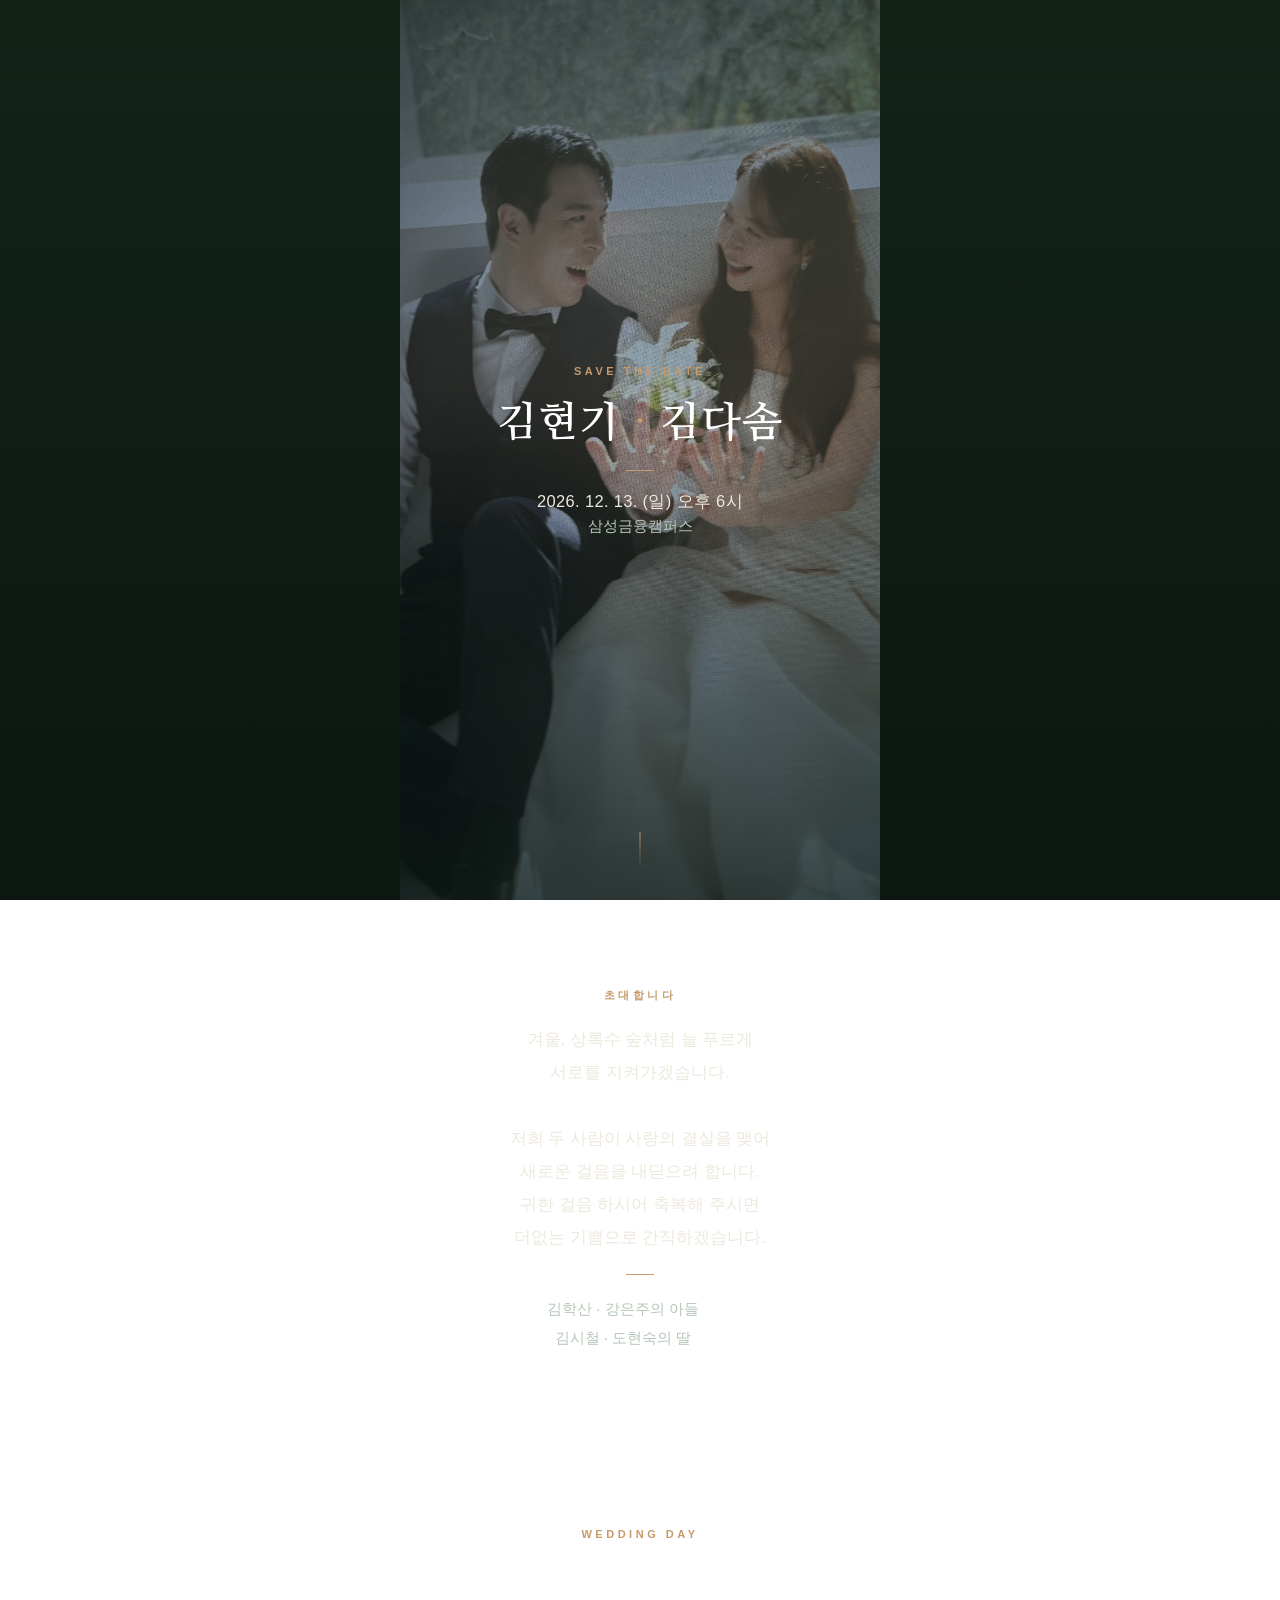
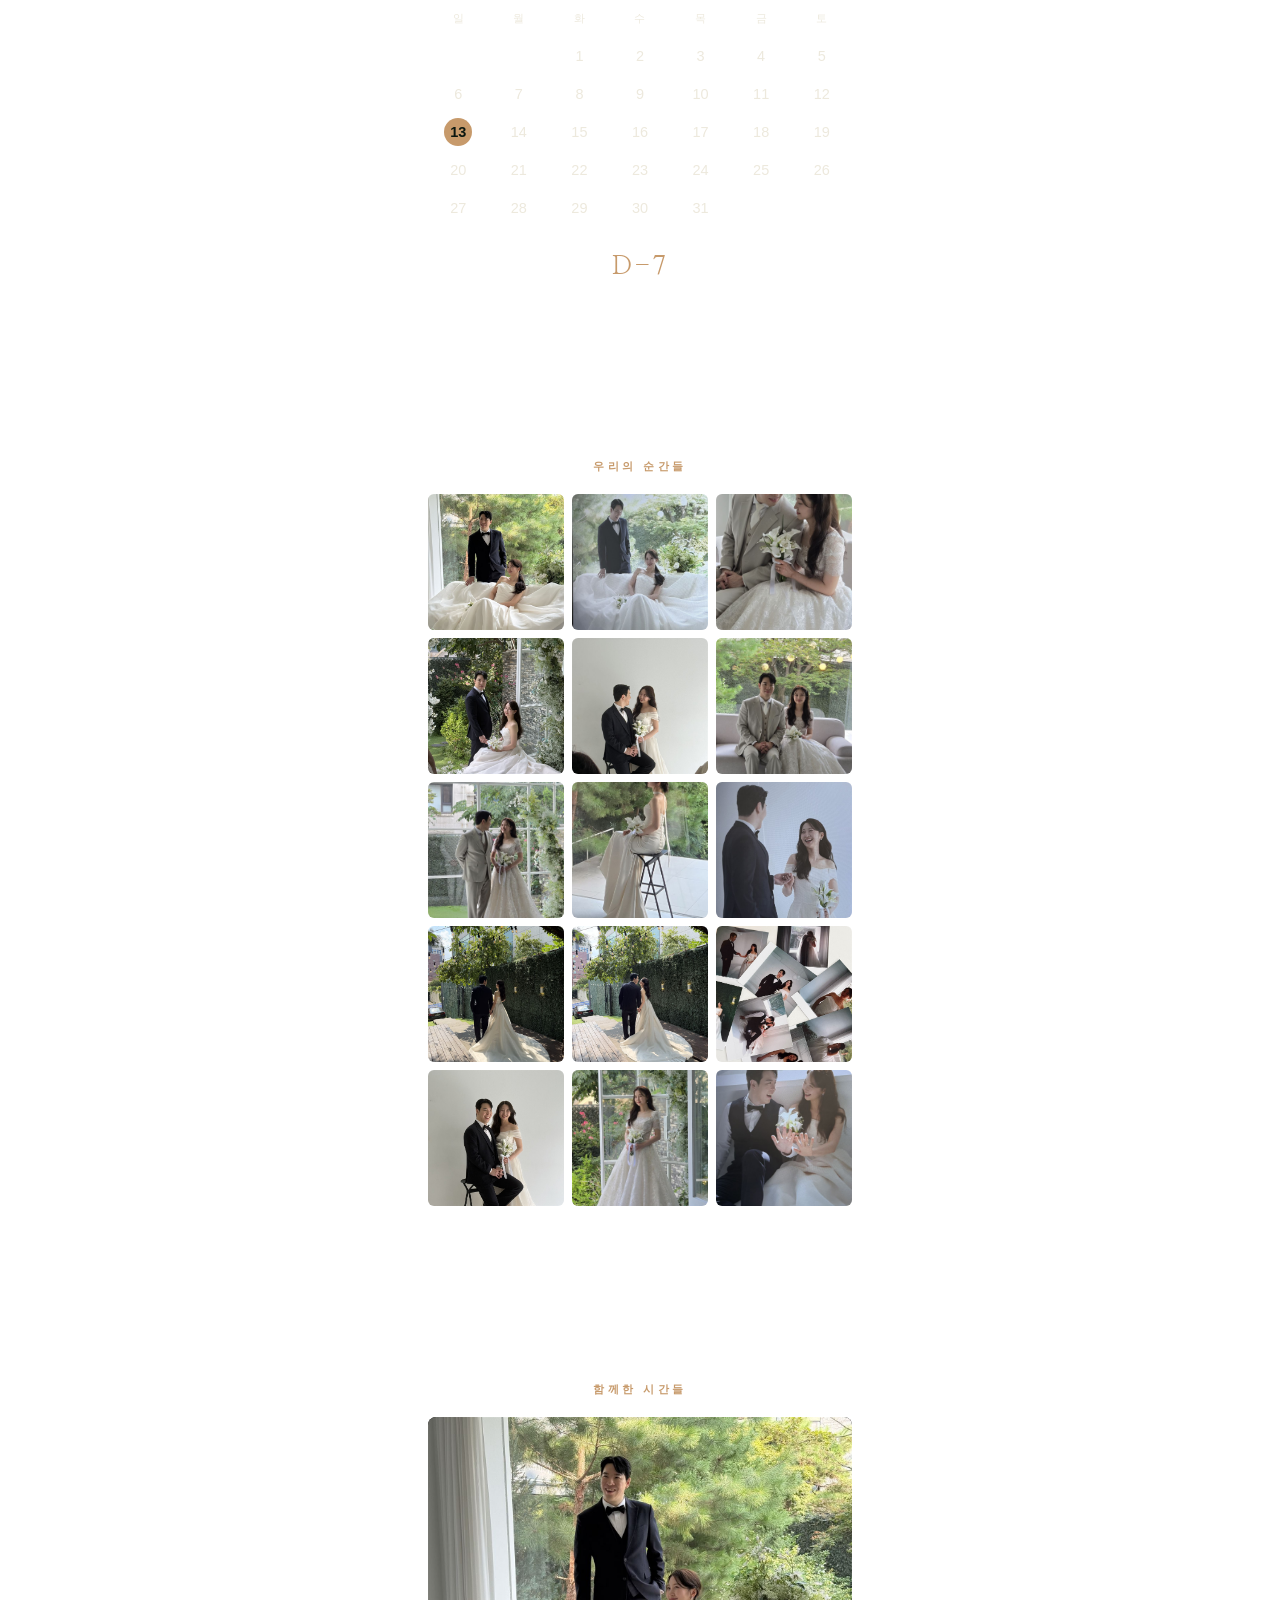
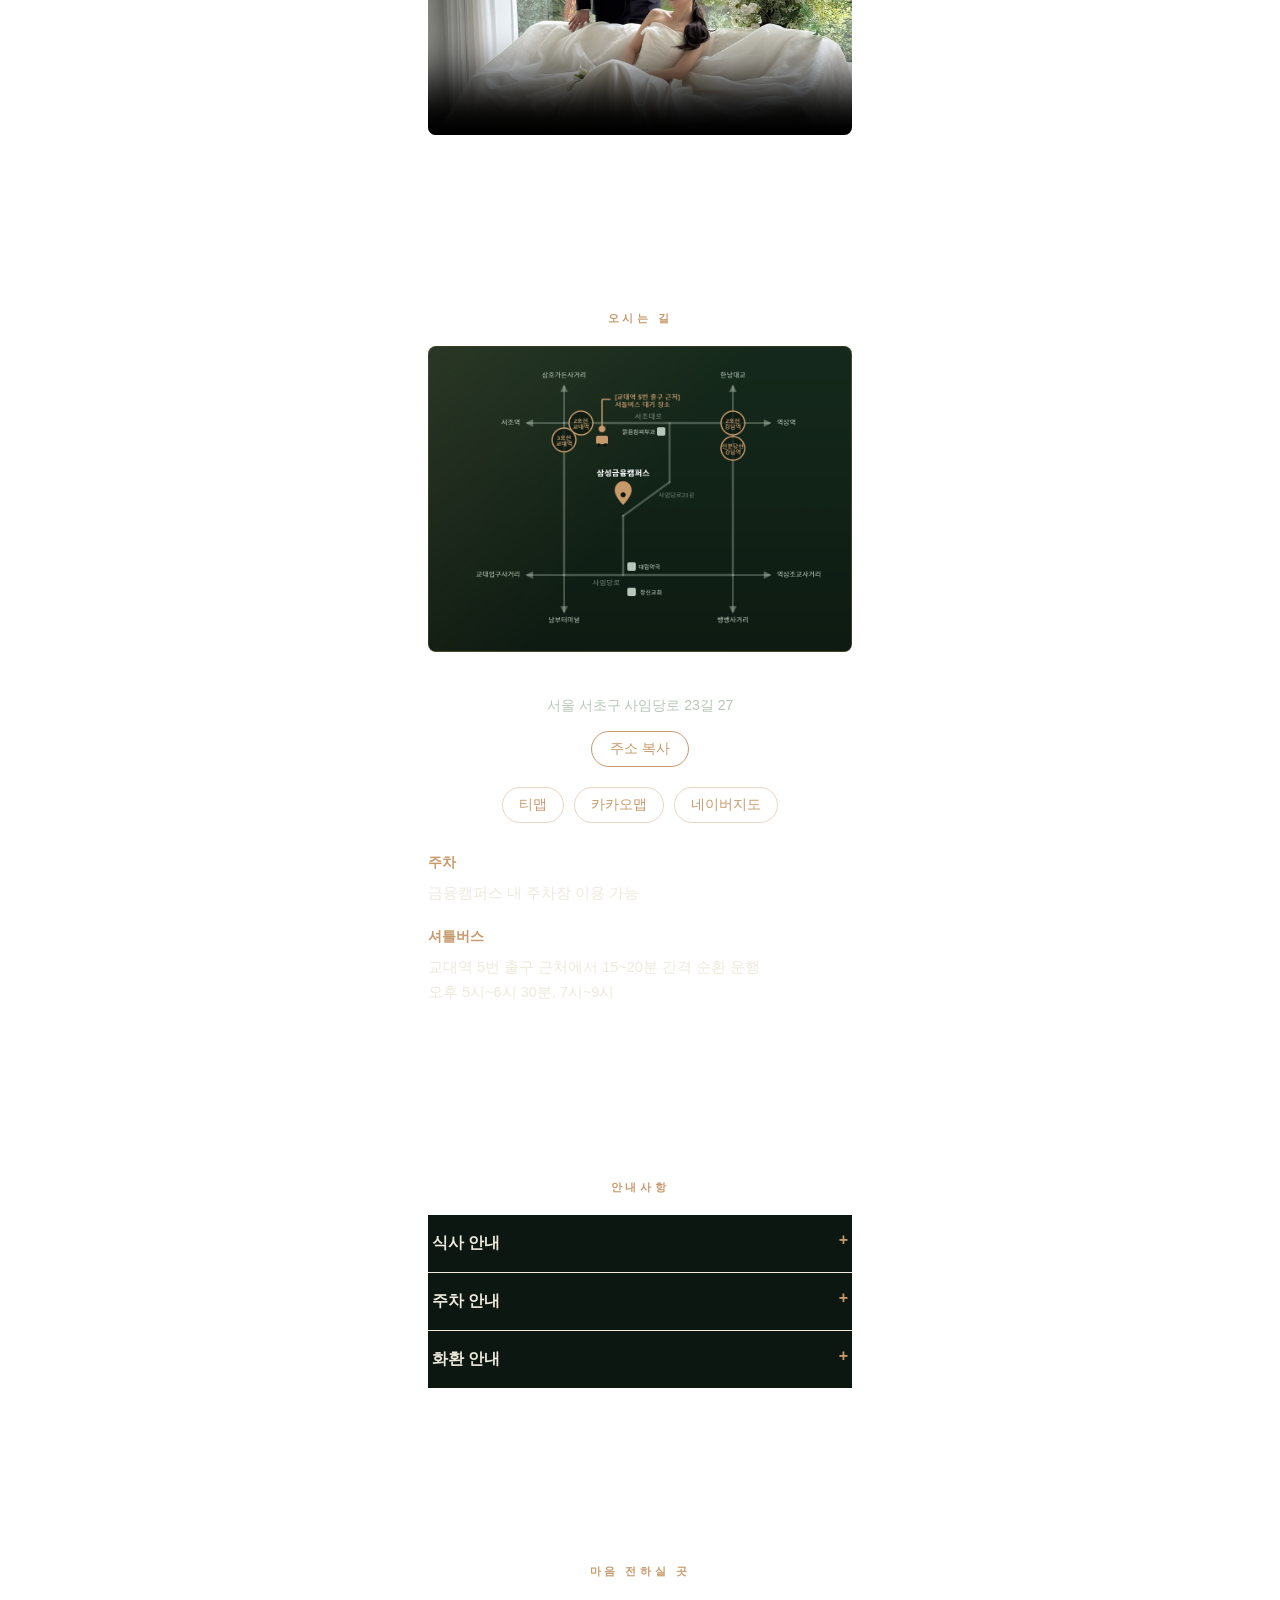
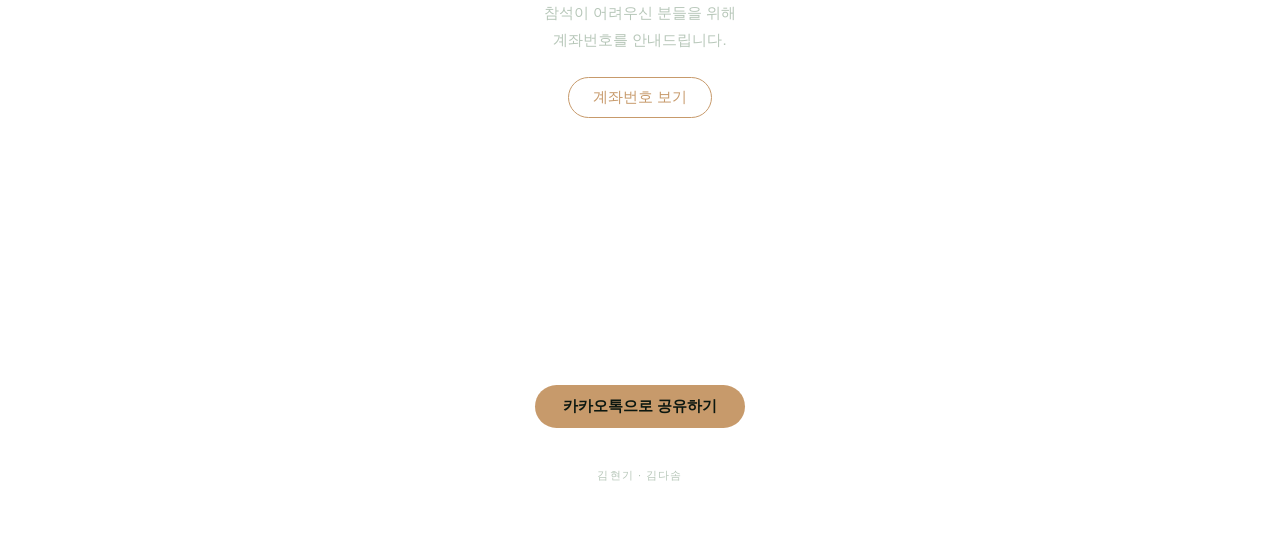
==== index.html @ 56e0496b "feat: add swipe, keyboard, and button navigation to photo lightbox" ====
<!DOCTYPE html>
<html lang="ko">
<head>
<meta charset="UTF-8">
<meta name="viewport" content="width=device-width, initial-scale=1.0, maximum-scale=1.0, user-scalable=no">
<meta name="format-detection" content="telephone=no, date=no, address=no, email=no, url=no">
<title>김현기 · 김다솜 결혼합니다</title>
<link rel="preconnect" href="https://fonts.googleapis.com">
<link href="https://fonts.googleapis.com/css2?family=Nanum+Myeongjo:wght@400;700;800&display=swap" rel="stylesheet">
<link rel="stylesheet" href="css/tokens.css">
<link rel="stylesheet" href="css/style.css">
</head>
<body>
<div class="snow" data-snow aria-hidden="true"></div>
<main>
<section id="cover" class="cover">
  <div class="cover-inner">
    <p class="eyebrow">Save the date</p>
    <h1 class="cover-names">김현기<span class="cover-amp">·</span>김다솜</h1>
    <div class="rule"></div>
    <p class="cover-date">2026. 12. 13. (일) 오후 6시</p>
    <p class="cover-venue">삼성금융캠퍼스</p>
  </div>
  <div class="scroll-cue" aria-hidden="true"><span></span></div>
</section>
<section id="invitation" class="section invitation">
  <p class="eyebrow">초대합니다</p>
  <p class="invitation-text">
    겨울, 상록수 숲처럼 늘 푸르게<br>
    서로를 지켜가겠습니다.<br><br>
    저희 두 사람이 사랑의 결실을 맺어<br>
    새로운 걸음을 내딛으려 합니다.<br>
    귀한 걸음 하시어 축복해 주시면<br>
    더없는 기쁨으로 간직하겠습니다.
  </p>
  <div class="rule"></div>
  <p class="invitation-parents">
    김학산 · 강은주의 아들 <b>현기</b><br>
    김시철 · 도현숙의 딸 <b>다솜</b>
  </p>
</section>
<section id="calendar" class="section calendar">
  <p class="eyebrow">Wedding Day</p>
  <p class="calendar-month">2026 . 12</p>
  <div class="calendar-grid">
    <span class="calendar-dow">일</span><span class="calendar-dow">월</span><span class="calendar-dow">화</span><span class="calendar-dow">수</span><span class="calendar-dow">목</span><span class="calendar-dow">금</span><span class="calendar-dow">토</span>
    <span></span><span></span><span>1</span><span>2</span><span>3</span><span>4</span><span>5</span>
    <span>6</span><span>7</span><span>8</span><span>9</span><span>10</span><span>11</span><span>12</span>
    <span class="is-wedding-day">13</span><span>14</span><span>15</span><span>16</span><span>17</span><span>18</span><span>19</span>
    <span>20</span><span>21</span><span>22</span><span>23</span><span>24</span><span>25</span><span>26</span>
    <span>27</span><span>28</span><span>29</span><span>30</span><span>31</span><span></span><span></span>
  </div>
  <p class="dday" id="dday-count"></p>
</section>
<section id="gallery" class="section gallery">
  <p class="eyebrow">우리의 순간들</p>
  <div class="gallery-grid">
    <button class="gallery-item" data-index="1" data-label="사진 01"><img src="images/1.jpg" alt="사진 01" loading="lazy"></button>
    <button class="gallery-item" data-index="2" data-label="사진 02"><img src="images/2.jpg" alt="사진 02" loading="lazy"></button>
    <button class="gallery-item" data-index="3" data-label="사진 03"><img src="images/3.jpg" alt="사진 03" loading="lazy"></button>
    <button class="gallery-item" data-index="4" data-label="사진 04"><img src="images/4.jpg" alt="사진 04" loading="lazy"></button>
    <button class="gallery-item" data-index="5" data-label="사진 05"><img src="images/5.jpg" alt="사진 05" loading="lazy"></button>
    <button class="gallery-item" data-index="6" data-label="사진 06"><img src="images/6.jpg" alt="사진 06" loading="lazy"></button>
    <button class="gallery-item" data-index="7" data-label="사진 07"><img src="images/7.jpg" alt="사진 07" loading="lazy"></button>
    <button class="gallery-item" data-index="8" data-label="사진 08"><img src="images/8.jpg" alt="사진 08" loading="lazy"></button>
    <button class="gallery-item" data-index="9" data-label="사진 09"><img src="images/9.jpg" alt="사진 09" loading="lazy"></button>
    <button class="gallery-item" data-index="10" data-label="사진 10"><img src="images/10.jpg" alt="사진 10" loading="lazy"></button>
    <button class="gallery-item" data-index="11" data-label="사진 11"><img src="images/11.jpg" alt="사진 11" loading="lazy"></button>
    <button class="gallery-item" data-index="12" data-label="사진 12"><img src="images/12.jpg" alt="사진 12" loading="lazy"></button>
    <button class="gallery-item" data-index="13" data-label="사진 13"><img src="images/13.jpg" alt="사진 13" loading="lazy"></button>
    <button class="gallery-item" data-index="14" data-label="사진 14"><img src="images/14.jpg" alt="사진 14" loading="lazy"></button>
    <button class="gallery-item" data-index="15" data-label="사진 15"><img src="images/15.jpg" alt="사진 15" loading="lazy"></button>
  </div>
</section>
<section id="video" class="section video">
  <p class="eyebrow">함께한 시간들</p>
  <div class="video-grid">
    <video class="video-player" src="videos/1.mp4" poster="videos/thumbnail_1.jpg" controls preload="metadata" playsinline></video>
  </div>
</section>
<section id="location" class="section location">
  <p class="eyebrow">오시는 길</p>
  <div class="map-card">
    <img class="map-illustration-img" src="images/location-map.png" alt="교대역(2·3호선)과 강남역(2호선·신분당선)을 잇는 서초대로, 사임당로, 사임당로23길을 따라 이어지는 삼성금융캠퍼스 위치, 교대역 5번 출구 근처 셔틀버스 대기 장소를 표시한 약도" loading="lazy">
  </div>
  <p class="address">삼성금융캠퍼스</p>
  <p class="address-sub">서울 서초구 사임당로 23길 27</p>
  <button class="copy-btn" data-copy="서울 서초구 사임당로 23길 27">주소 복사</button>
  <p class="copy-feedback" data-copy-feedback hidden>복사되었습니다</p>
  <div class="map-app-links">
    <a class="map-app-btn" href="tmap://search?name=삼성금융캠퍼스" target="_blank" rel="noopener">티맵</a>
    <a class="map-app-btn" href="https://map.kakao.com/link/search/삼성금융캠퍼스" target="_blank" rel="noopener">카카오맵</a>
    <a class="map-app-btn" href="https://map.naver.com/p/search/삼성금융캠퍼스" target="_blank" rel="noopener">네이버지도</a>
  </div>
  <div class="transit-info">
    <div class="info-row"><span class="info-label">주차</span><span>금융캠퍼스 내 주차장 이용 가능</span></div>
    <div class="info-row"><span class="info-label">셔틀버스</span><span>교대역 5번 출구 근처에서 15~20분 간격 순환 운행<br>오후 5시~6시 30분, 7시~9시</span></div>
  </div>
</section>
<section id="info" class="section info">
  <p class="eyebrow">안내사항</p>
  <div class="info-list">
    <div class="info-item">
      <button class="info-question">식사 안내</button>
      <div class="info-answer"><p>예식장 옆 연회장에서 5시 30분부터 식사가 준비됩니다.</p></div>
    </div>
    <div class="info-item">
      <button class="info-question">주차 안내</button>
      <div class="info-answer"><p>삼성금융캠퍼스 내 주차장을 2시간 무료로 이용하실 수 있습니다. 만차 시 안내 요원의 안내를 따라주세요.</p></div>
    </div>
    <div class="info-item">
      <button class="info-question">화환 안내</button>
      <div class="info-answer"><p>화환 없는 예식으로 운영되어 축화환, 쌀화환 등 모두 반입이 불가합니다. 마음만으로도 충분히 감사드립니다.</p></div>
    </div>
  </div>
</section>
<section id="account" class="section account">
  <p class="eyebrow">마음 전하실 곳</p>
  <p class="account-lead">참석이 어려우신 분들을 위해<br>계좌번호를 안내드립니다.</p>
  <button class="account-toggle" id="account-toggle-btn">계좌번호 보기</button>
  <div class="account-list" id="account-list" hidden>
    <div class="account-group">
      <p class="account-group-title">신랑측</p>
      <div class="account-row">
        <div>
          <p class="account-name">신랑 김현기</p>
          <p class="account-number">000은행 000-0000-0000</p>
        </div>
        <button class="copy-btn" data-copy="000-0000-0000">복사</button>
        <p class="copy-feedback" data-copy-feedback hidden>복사되었습니다</p>
      </div>
    </div>
    <div class="account-group">
      <p class="account-group-title">신부측</p>
      <div class="account-row">
        <div>
          <p class="account-name">신부 김다솜</p>
          <p class="account-number">000은행 000-0000-0000</p>
        </div>
        <button class="copy-btn" data-copy="000-0000-0000">복사</button>
        <p class="copy-feedback" data-copy-feedback hidden>복사되었습니다</p>
      </div>
    </div>
  </div>
</section>
<footer id="footer" class="section footer">
  <p class="footer-thanks">
    저희 두 사람의 새로운 시작을<br>
    함께해 주셔서 감사합니다.
  </p>
  <button class="share-btn" id="kakao-share-btn">카카오톡으로 공유하기</button>
  <p class="footer-copyright">김현기 · 김다솜</p>
</footer>
</main>
<div class="lightbox" id="lightbox" hidden>
  <button class="lightbox-close" id="lightbox-close" aria-label="닫기">×</button>
  <button class="lightbox-nav lightbox-prev" id="lightbox-prev" aria-label="이전 사진" hidden>‹</button>
  <button class="lightbox-nav lightbox-next" id="lightbox-next" aria-label="다음 사진" hidden>›</button>
  <div class="lightbox-content" id="lightbox-content"></div>
</div>
<script src="js/dday.js"></script>
<script src="js/main.js"></script>
</body>
</html>
---- css/tokens.css ----
:root{
  --color-bg-top:#132318;
  --color-bg-bottom:#0B1710;
  --color-bg-bottom-rgb:11, 23, 16;
  --color-ink:#EDE9DD;
  --color-ink-bright:#FFFFFF;
  --color-muted:#B7C7B9;
  --color-accent:#C79A6B;
  --font-display:'Nanum Myeongjo','Noto Serif KR',serif;
  --font-body:-apple-system,'Apple SD Gothic Neo','Malgun Gothic',sans-serif;
}
---- css/style.css ----
*{box-sizing:border-box;}
html{scroll-behavior:smooth;}
body{
  margin:0;
  min-height:100vh;
  background:linear-gradient(180deg,var(--color-bg-top) 0%,var(--color-bg-bottom) 100%);
  background-attachment:fixed;
  color:var(--color-ink);
  font-family:var(--font-body);
  -webkit-font-smoothing:antialiased;
  overflow-x:hidden;
  word-break:keep-all;
  overflow-wrap:break-word;
}
.section{
  max-width:480px;
  margin:0 auto;
  padding:88px 28px;
}
.eyebrow{
  font-size:11px;
  letter-spacing:0.32em;
  font-weight:600;
  text-transform:uppercase;
  color:var(--color-accent);
  text-align:center;
  margin:0 0 20px;
}
.rule{
  width:28px;height:1px;
  background:var(--color-accent);
  margin:20px auto;
  border:none;
}
button{
  font-family:inherit;
  cursor:pointer;
}
@media (prefers-reduced-motion: reduce){
  html{scroll-behavior:auto;}
}
.cover{
  position:relative;
  max-width:480px;
  margin:0 auto;
  min-height:100vh;
  display:flex;
  align-items:center;
  justify-content:center;
  overflow:hidden;
  padding:0;
  background-image:
    linear-gradient(180deg, rgba(var(--color-bg-bottom-rgb),0.55) 0%, rgba(var(--color-bg-bottom-rgb),0.30) 45%, rgba(var(--color-bg-bottom-rgb),0.75) 100%),
    url('../images/0_main.jpg');
  background-size:cover;
  background-position:center;
  background-repeat:no-repeat;
}
.snow{
  position:fixed; inset:0;
  overflow:hidden;
  pointer-events:none;
  z-index:5;
}
.flake{
  position:absolute;
  top:-8%;
  width:4px;height:4px;
  border-radius:50%;
  background:rgba(237,233,221,0.7);
  animation:fall 11s linear infinite;
}
@keyframes fall{
  to{ transform:translateY(112vh); }
}
@media (prefers-reduced-motion: reduce){
  .flake{ animation:none; opacity:0.5; }
}
.cover-inner{
  position:relative;
  text-align:center;
  padding:0 32px;
}
.cover-names{
  font-family:var(--font-display);
  font-weight:700;
  font-size:clamp(30px,8vw,42px);
  color:var(--color-ink-bright);
  margin:0;
  letter-spacing:0.02em;
}
.cover-amp{
  display:inline-block;
  margin:0 14px;
  color:var(--color-accent);
  font-weight:400;
}
.cover-date{
  font-size:16.5px;
  color:var(--color-ink);
  margin:0 0 4px;
  letter-spacing:0.02em;
}
.cover-venue{
  font-size:14.5px;
  color:var(--color-muted);
  margin:0;
}
.scroll-cue{
  position:absolute;
  bottom:32px;
  left:50%;
  transform:translateX(-50%);
}
.scroll-cue span{
  display:block;
  width:1px;height:36px;
  background:linear-gradient(180deg,var(--color-accent),transparent);
  animation:scroll-cue 2.2s ease-in-out infinite;
}
@keyframes scroll-cue{
  0%,100%{ transform:scaleY(0.6); opacity:0.4; }
  50%{ transform:scaleY(1); opacity:1; }
}
@media (prefers-reduced-motion: reduce){
  .scroll-cue span{ animation:none; opacity:0.7; }
}
.invitation{
  text-align:center;
}
.invitation-text{
  font-size:16.5px;
  line-height:2;
  color:var(--color-ink);
  margin:0;
}
.invitation-parents{
  font-size:15px;
  line-height:1.9;
  color:var(--color-muted);
  margin:0;
}
.invitation-parents b{
  color:var(--color-ink-bright);
  font-weight:600;
}
.calendar{
  text-align:center;
}
.calendar-month{
  font-family:var(--font-display);
  font-size:20px;
  color:var(--color-ink-bright);
  margin:0 0 20px;
  letter-spacing:0.06em;
}
.calendar-grid{
  display:grid;
  grid-template-columns:repeat(7,1fr);
  gap:10px 0;
  font-size:14.5px;
}
.calendar-dow{
  color:var(--color-muted);
  font-size:11px;
  padding-bottom:6px;
}
.calendar-grid span{
  color:var(--color-ink);
  padding:6px 0;
}
.calendar-grid .is-wedding-day{
  position:relative;
  color:var(--color-bg-bottom);
  font-weight:700;
}
.calendar-grid .is-wedding-day::before{
  content:'';
  position:absolute;
  inset:0 6px;
  margin:0 auto;
  width:28px;height:28px;
  background:var(--color-accent);
  border-radius:50%;
  z-index:-1;
  left:50%;
  transform:translateX(-50%);
}
.dday{
  font-family:var(--font-display);
  font-size:26px;
  color:var(--color-accent);
  margin:28px 0 0;
  letter-spacing:0.06em;
}
.gallery{ text-align:center; }
.gallery-grid{
  display:grid;
  grid-template-columns:repeat(3,1fr);
  gap:8px;
}
.gallery-item{
  aspect-ratio:1/1;
  border:none;
  border-radius:6px;
  padding:0;
  overflow:hidden;
  background:linear-gradient(135deg,#1B3325,#0F1D14);
}
.gallery-item img{
  width:100%;
  height:100%;
  object-fit:cover;
  display:block;
}
.lightbox{
  position:fixed; inset:0;
  background:rgba(6,10,7,0.92);
  display:flex;
  align-items:center;
  justify-content:center;
  z-index:100;
}
.lightbox[hidden]{ display:none; }
.lightbox-content{
  width:min(86vw,420px);
  max-height:86vh;
  display:flex;
  align-items:center;
  justify-content:center;
}
.lightbox-content img,
.lightbox-content video{
  width:100%;
  max-height:86vh;
  border-radius:8px;
  object-fit:contain;
  display:block;
  touch-action:manipulation;
}
.lightbox-close{
  position:absolute;
  top:24px; right:24px;
  width:40px; height:40px;
  border-radius:50%;
  border:1px solid var(--color-muted);
  background:transparent;
  color:var(--color-ink);
  font-size:20px;
  line-height:1;
}
.lightbox-nav{
  position:absolute;
  top:50%;
  transform:translateY(-50%);
  width:44px; height:44px;
  border-radius:50%;
  border:1px solid var(--color-muted);
  background:transparent;
  color:var(--color-ink);
  font-size:26px;
  line-height:1;
  display:flex;
  align-items:center;
  justify-content:center;
}
.lightbox-nav[hidden]{ display:none; }
.lightbox-prev{ left:16px; }
.lightbox-next{ right:16px; }
.video{ text-align:center; }
.video-grid{
  display:flex;
  flex-direction:column;
  gap:12px;
}
.video-player{
  width:100%;
  max-height:70vh;
  border-radius:8px;
  background:#000;
  display:block;
}
.location{ text-align:center; }
.map-card{
  border-radius:8px;
  background:
    linear-gradient(135deg,rgba(199,154,107,0.12),transparent),
    linear-gradient(180deg,#152A1C,#0E1B12);
  border:1px solid rgba(199,154,107,0.2);
  margin-bottom:20px;
  overflow:hidden;
  touch-action:manipulation;
}
.map-illustration{
  width:100%;
  height:100%;
  display:block;
}
.map-illustration-img{
  width:100%;
  height:auto;
  display:block;
  touch-action:manipulation;
  cursor:pointer;
}
.map-road{
  stroke:rgba(183,199,185,0.35);
  stroke-width:2.5;
  stroke-linecap:round;
}
.map-arrow-line{
  stroke:rgba(183,199,185,0.45);
  stroke-width:1.5;
}
.map-shuttle-connector{
  stroke:var(--color-accent);
}
.map-arrow-head{
  fill:rgba(183,199,185,0.45);
}
.map-subway-ring{
  fill:rgba(11,23,16,0.7);
  stroke:var(--color-accent);
  stroke-width:1.5;
}
.map-subway-num{
  font-size:6.5px;
  font-weight:700;
  fill:var(--color-accent);
  text-anchor:middle;
  dominant-baseline:central;
}
.map-subway-num--sm{
  font-size:5px;
}
.map-bus-body{
  fill:var(--color-accent);
}
.map-bus-wheel{
  fill:var(--color-bg-bottom);
}
.map-pin-body{
  fill:var(--color-accent);
}
.map-pin-dot{
  fill:var(--color-bg-bottom);
}
.map-landmark{
  fill:var(--color-muted);
}
.map-label{
  font-size:9px;
  fill:var(--color-muted);
  text-anchor:middle;
}
.map-label--venue{
  fill:var(--color-ink-bright);
  font-weight:700;
}
.map-label--corner{
  font-size:7.5px;
  fill:var(--color-muted);
}
.map-label--corner-side{
  dominant-baseline:middle;
}
.map-label--anchor-start{
  text-anchor:start;
}
.map-label--anchor-end{
  text-anchor:end;
}
.map-label--road{
  font-size:8px;
  fill:rgba(183,199,185,0.6);
  letter-spacing:0.03em;
}
.map-label--road-sm{
  font-size:7px;
  fill:rgba(183,199,185,0.55);
}
.map-label--shuttle{
  font-size:7.5px;
  fill:var(--color-accent);
  font-weight:600;
}
.map-label--landmark{
  font-size:6.5px;
  fill:var(--color-muted);
}
.address{
  font-family:var(--font-display);
  font-size:17px;
  color:var(--color-ink-bright);
  margin:0 0 4px;
}
.address-sub{
  font-size:14px;
  color:var(--color-muted);
  margin:0 0 16px;
}
.copy-btn{
  border:1px solid var(--color-accent);
  background:transparent;
  color:var(--color-accent);
  font-size:14px;
  padding:8px 18px;
  border-radius:999px;
}
.copy-feedback{
  font-size:12.5px;
  color:var(--color-accent);
  margin:10px 0 0;
}
.map-app-links{
  display:flex;
  justify-content:center;
  gap:10px;
  flex-wrap:wrap;
  margin-top:20px;
}
.map-app-btn,
.map-app-btn:link,
.map-app-btn:visited,
.map-app-btn:hover,
.map-app-btn:active{
  border:1px solid rgba(199,154,107,0.4);
  background:transparent;
  color:var(--color-accent) !important;
  -webkit-text-fill-color:var(--color-accent);
  font-size:13.5px;
  padding:8px 16px;
  border-radius:999px;
  text-decoration:none !important;
}
.transit-info{
  margin-top:28px;
  text-align:left;
  display:flex;
  flex-direction:column;
  gap:20px;
}
.info-row{
  display:flex;
  flex-direction:column;
  gap:6px;
  font-size:14.5px;
  line-height:1.7;
}
.info-label{
  color:var(--color-accent);
  font-weight:600;
  font-size:14px;
}
.info-list{
  display:flex;
  flex-direction:column;
  gap:1px;
  background:rgba(199,154,107,0.2);
}
.info-item{
  background:var(--color-bg-bottom);
}
.info-question{
  width:100%;
  text-align:left;
  background:transparent;
  border:none;
  color:var(--color-ink);
  font-size:15.5px;
  font-weight:600;
  padding:18px 4px;
  position:relative;
}
.info-question::after{
  content:'+';
  position:absolute;
  right:4px; top:16px;
  color:var(--color-accent);
  font-size:16px;
  transition:transform 0.2s ease;
}
.info-item.is-open .info-question::after{
  transform:rotate(45deg);
}
.info-answer{
  max-height:0;
  overflow:hidden;
  transition:max-height 0.25s ease;
}
.info-item.is-open .info-answer{
  max-height:200px;
}
.info-answer p{
  margin:0 4px 16px;
  font-size:14.5px;
  line-height:1.8;
  color:var(--color-muted);
}
.account{ text-align:center; }
.account-lead{
  font-size:15px;
  line-height:1.8;
  color:var(--color-muted);
  margin:0 0 24px;
}
.account-toggle{
  border:1px solid var(--color-accent);
  background:transparent;
  color:var(--color-accent);
  font-size:14.5px;
  padding:10px 24px;
  border-radius:999px;
}
.account-list{
  margin-top:24px;
  text-align:left;
  display:flex;
  flex-direction:column;
  gap:20px;
}
.account-list[hidden]{ display:none; }
.account-group-title{
  font-size:11px;
  letter-spacing:0.2em;
  color:var(--color-accent);
  text-transform:uppercase;
  margin:0 0 10px;
}
.account-row{
  display:flex;
  align-items:center;
  justify-content:space-between;
  gap:12px;
  padding:14px 16px;
  border:1px solid rgba(199,154,107,0.2);
  border-radius:8px;
}
.account-name{
  font-size:15px;
  color:var(--color-ink-bright);
  margin:0 0 4px;
}
.account-number{
  font-size:14px;
  color:var(--color-muted);
  margin:0;
  font-variant-numeric:tabular-nums;
}
.footer{
  text-align:center;
  padding-bottom:64px;
}
.footer-thanks{
  font-family:var(--font-display);
  font-size:17.5px;
  line-height:1.8;
  color:var(--color-ink-bright);
  margin:0 0 28px;
}
.share-btn{
  background:var(--color-accent);
  color:var(--color-bg-bottom);
  border:none;
  font-size:14.5px;
  font-weight:600;
  padding:12px 28px;
  border-radius:999px;
}
.footer-copyright{
  margin-top:40px;
  font-size:11px;
  letter-spacing:0.1em;
  color:var(--color-muted);
}
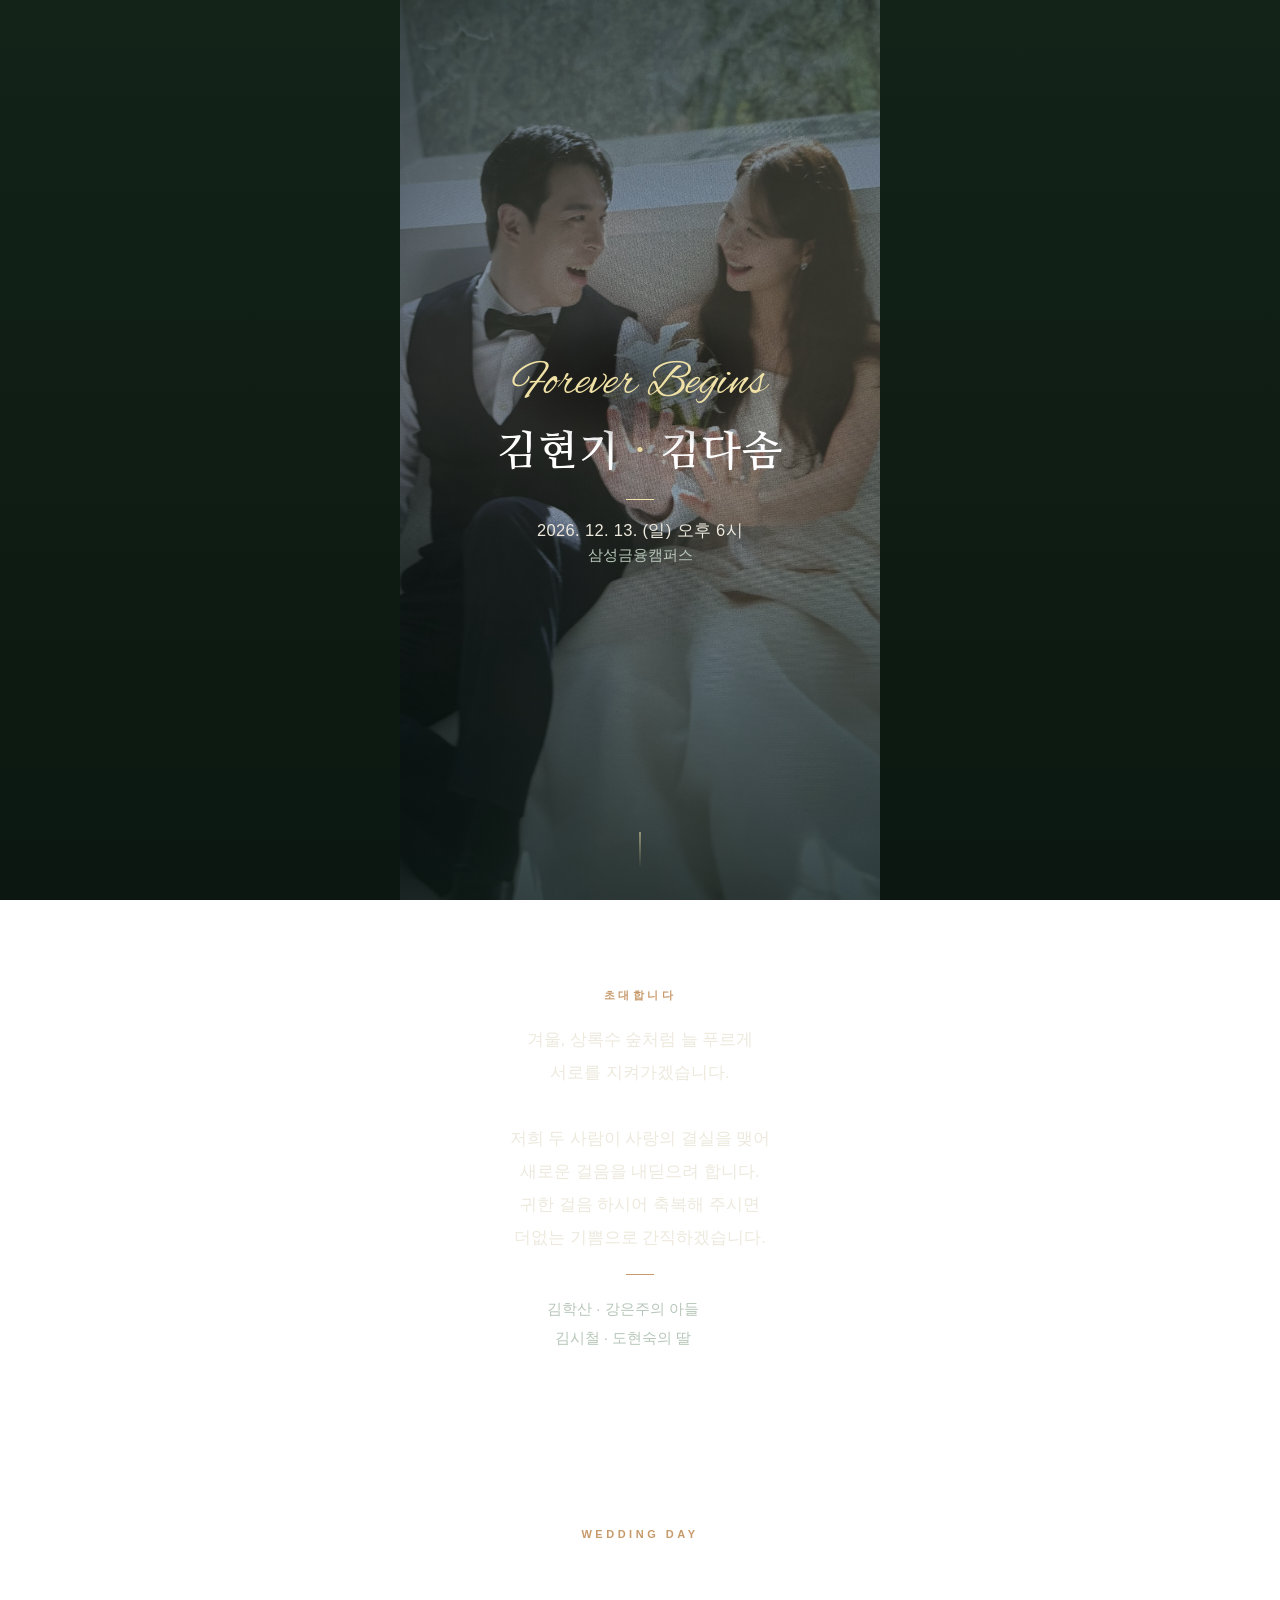
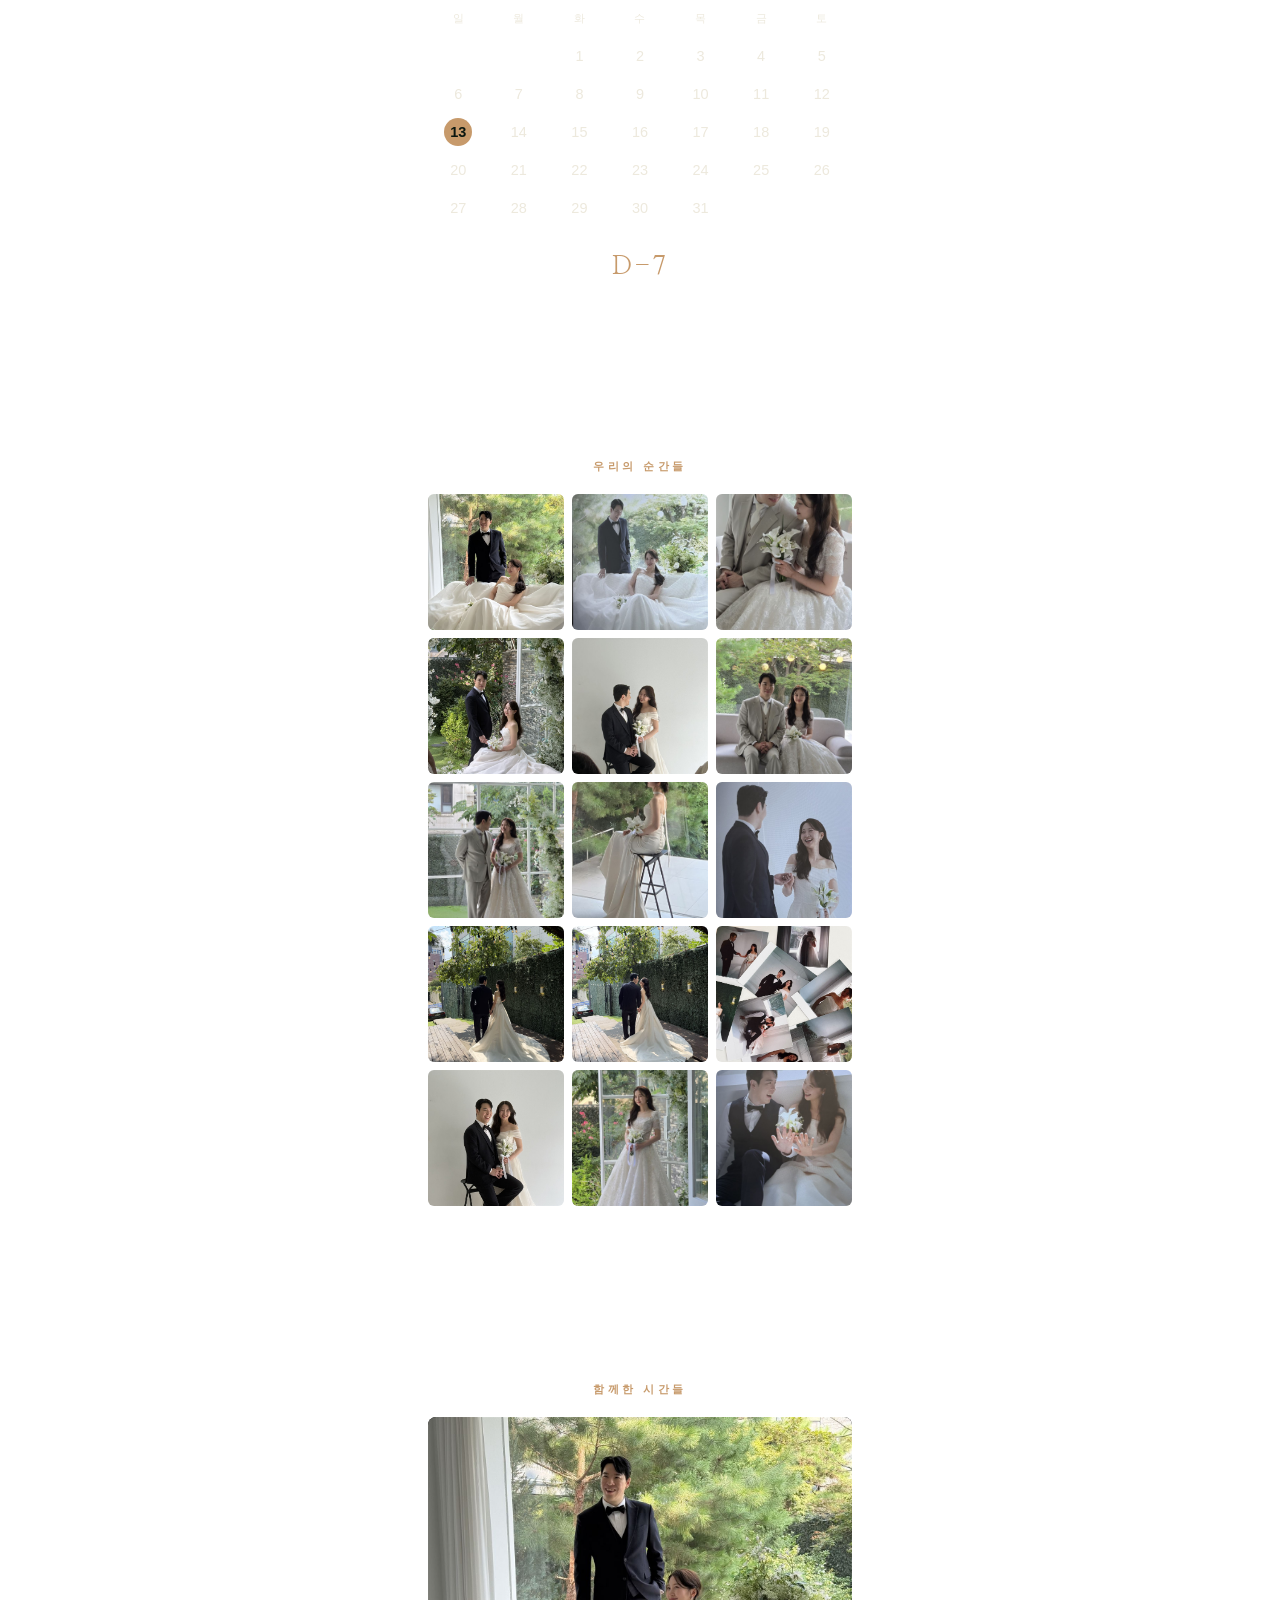
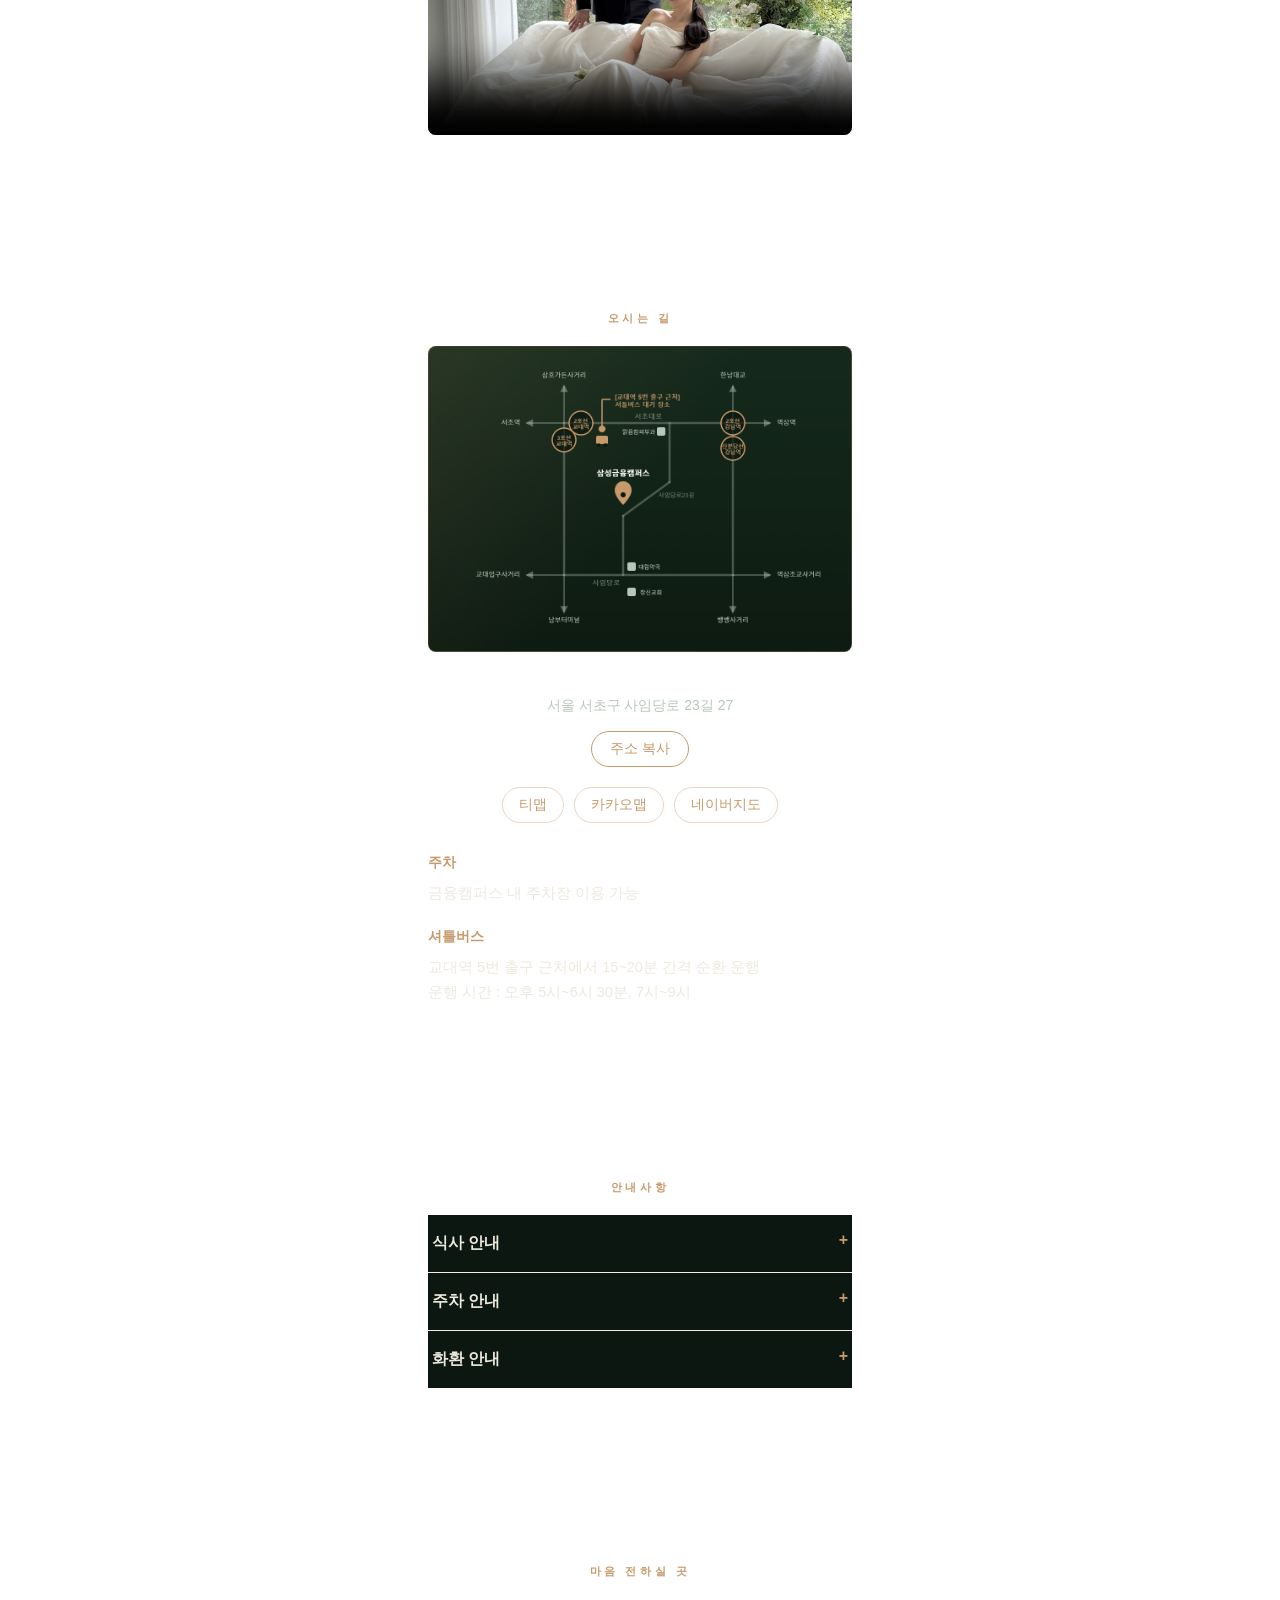
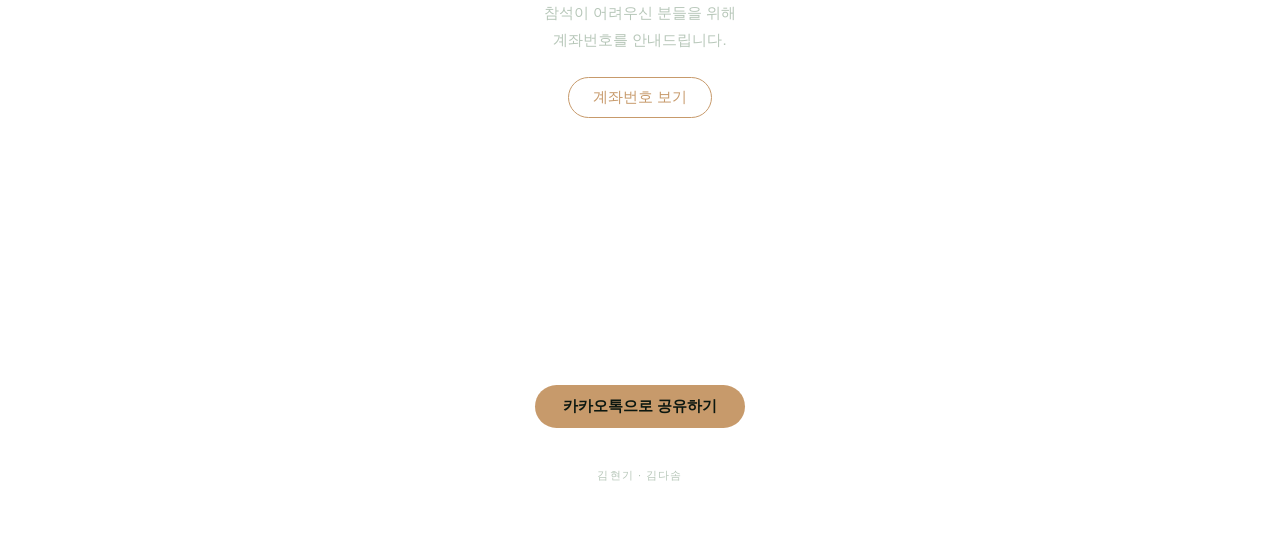
==== commit 96f9e483: "feat: add hand-drawn "Forever Begins" reveal animation to cover Adds a letter-by-letter fade/rise-in" ====
--- a/index.html
+++ b/index.html
@@ -6,7 +6,7 @@
 <meta name="format-detection" content="telephone=no, date=no, address=no, email=no, url=no">
 <title>김현기 · 김다솜 결혼합니다</title>
 <link rel="preconnect" href="https://fonts.googleapis.com">
-<link href="https://fonts.googleapis.com/css2?family=Nanum+Myeongjo:wght@400;700;800&display=swap" rel="stylesheet">
+<link href="https://fonts.googleapis.com/css2?family=Nanum+Myeongjo:wght@400;700;800&family=Alex+Brush&display=swap" rel="stylesheet">
 <link rel="stylesheet" href="css/tokens.css">
 <link rel="stylesheet" href="css/style.css">
 </head>
@@ -15,7 +15,12 @@
 <main>
 <section id="cover" class="cover">
   <div class="cover-inner">
-    <p class="eyebrow">Save the date</p>
+    <div class="forever-begins">
+      <div class="forever-glow" aria-hidden="true"></div>
+      <svg class="forever-svg" viewBox="0 0 380 110" role="img" aria-label="Forever Begins">
+        <text x="190" y="74" text-anchor="middle" class="forever-text">Forever Begins</text>
+      </svg>
+    </div>
     <h1 class="cover-names">김현기<span class="cover-amp">·</span>김다솜</h1>
     <div class="rule"></div>
     <p class="cover-date">2026. 12. 13. (일) 오후 6시</p>
@@ -94,7 +99,7 @@
   </div>
   <div class="transit-info">
     <div class="info-row"><span class="info-label">주차</span><span>금융캠퍼스 내 주차장 이용 가능</span></div>
-    <div class="info-row"><span class="info-label">셔틀버스</span><span>교대역 5번 출구 근처에서 15~20분 간격 순환 운행<br>오후 5시~6시 30분, 7시~9시</span></div>
+    <div class="info-row"><span class="info-label">셔틀버스</span><span>교대역 5번 출구 근처에서 15~20분 간격 순환 운행<br>운행 시간 : 오후 5시~6시 30분, 7시~9시</span></div>
   </div>
 </section>
 <section id="info" class="section info">
@@ -160,5 +165,63 @@
 </div>
 <script src="js/dday.js"></script>
 <script src="js/main.js"></script>
+<script>
+var foreverLetters = null;
+
+function buildForeverLetters(){
+  var el = document.querySelector('.forever-text');
+  if(!el) return [];
+  var text = el.textContent;
+  el.textContent = '';
+  var tspans = [];
+  for(var i=0;i<text.length;i++){
+    var ch = text[i];
+    if(ch === ' '){
+      el.appendChild(document.createTextNode(' '));
+    }else{
+      var tspan = document.createElementNS('http://www.w3.org/2000/svg','tspan');
+      tspan.textContent = ch;
+      tspan.setAttribute('class','fb-letter');
+      el.appendChild(tspan);
+      tspans.push(tspan);
+    }
+  }
+  return tspans;
+}
+
+function initForeverBegins(){
+  if(!foreverLetters){
+    foreverLetters = buildForeverLetters();
+  }
+  if(!foreverLetters.length) return;
+  var glowEl = document.querySelector('.forever-glow');
+  var reduce = window.matchMedia('(prefers-reduced-motion: reduce)').matches;
+  var step = 105;
+  foreverLetters.forEach(function(tspan, i){
+    tspan.classList.remove('is-drawing');
+    tspan.style.transitionDelay = (reduce ? 0 : i * step) + 'ms';
+  });
+  if(glowEl) glowEl.classList.remove('is-drawing');
+  void document.querySelector('.forever-svg').getBoundingClientRect();
+  function reveal(){
+    foreverLetters.forEach(function(tspan){
+      tspan.classList.add('is-drawing');
+    });
+    if(glowEl) glowEl.classList.add('is-drawing');
+  }
+  if(reduce){
+    reveal();
+    return;
+  }
+  requestAnimationFrame(function(){
+    requestAnimationFrame(reveal);
+  });
+}
+if(document.fonts && document.fonts.ready){
+  document.fonts.ready.then(initForeverBegins);
+}else{
+  window.addEventListener('load', initForeverBegins);
+}
+</script>
 </body>
 </html>
--- a/css/style.css
+++ b/css/style.css
@@ -32,6 +32,9 @@
   margin:20px auto;
   border:none;
 }
+#cover .rule{
+  background:#F0E2A6;
+}
 button{
   font-family:inherit;
   cursor:pointer;
@@ -81,6 +84,61 @@
   text-align:center;
   padding:0 32px;
 }
+.forever-begins{
+  position:relative;
+  margin:0 0 4px;
+  display:flex;
+  justify-content:center;
+}
+.forever-glow{
+  position:absolute;
+  inset:-24px -12px;
+  background:radial-gradient(ellipse 62% 68% at center, rgba(0,0,0,0.55) 0%, rgba(0,0,0,0.30) 45%, rgba(0,0,0,0) 75%);
+  filter:blur(7px);
+  opacity:0;
+  transition:opacity 1.5s ease-out 0.15s;
+  pointer-events:none;
+}
+.forever-glow.is-drawing{
+  opacity:1;
+}
+.forever-svg{
+  position:relative;
+  width:300px;
+  max-width:82vw;
+  height:auto;
+  overflow:visible;
+}
+.forever-text{
+  font-family:'Alex Brush', cursive;
+  font-size:62px;
+  fill:#F0E2A6;
+}
+.fb-letter{
+  fill-opacity:0;
+  transform-box:fill-box;
+  transform-origin:center;
+  transform:translateY(6px) scale(0.92);
+  transition-property: fill-opacity, transform;
+  transition-duration: 0.4s, 0.4s;
+  transition-timing-function: ease-out, ease-out;
+  transition-delay: 0s, 0s;
+}
+.fb-letter.is-drawing{
+  fill-opacity:1;
+  transform:translateY(0) scale(1);
+}
+@media (prefers-reduced-motion: reduce){
+  .fb-letter{
+    transition:none;
+    fill-opacity:1;
+    transform:translateY(0) scale(1);
+  }
+  .forever-glow{
+    transition:none;
+    opacity:1;
+  }
+}
 .cover-names{
   font-family:var(--font-display);
   font-weight:700;
@@ -92,7 +150,7 @@
 .cover-amp{
   display:inline-block;
   margin:0 14px;
-  color:var(--color-accent);
+  color:#F0E2A6;
   font-weight:400;
 }
 .cover-date{
@@ -115,7 +173,7 @@
 .scroll-cue span{
   display:block;
   width:1px;height:36px;
-  background:linear-gradient(180deg,var(--color-accent),transparent);
+  background:linear-gradient(180deg,#F0E2A6,transparent);
   animation:scroll-cue 2.2s ease-in-out infinite;
 }
 @keyframes scroll-cue{
@@ -237,6 +295,14 @@
   object-fit:contain;
   display:block;
   touch-action:manipulation;
+}
+.lightbox-content--map{
+  width:96vw;
+  max-height:92vh;
+}
+.lightbox-content--map img{
+  max-height:92vh;
+  touch-action:pinch-zoom;
 }
 .lightbox-close{
   position:absolute;
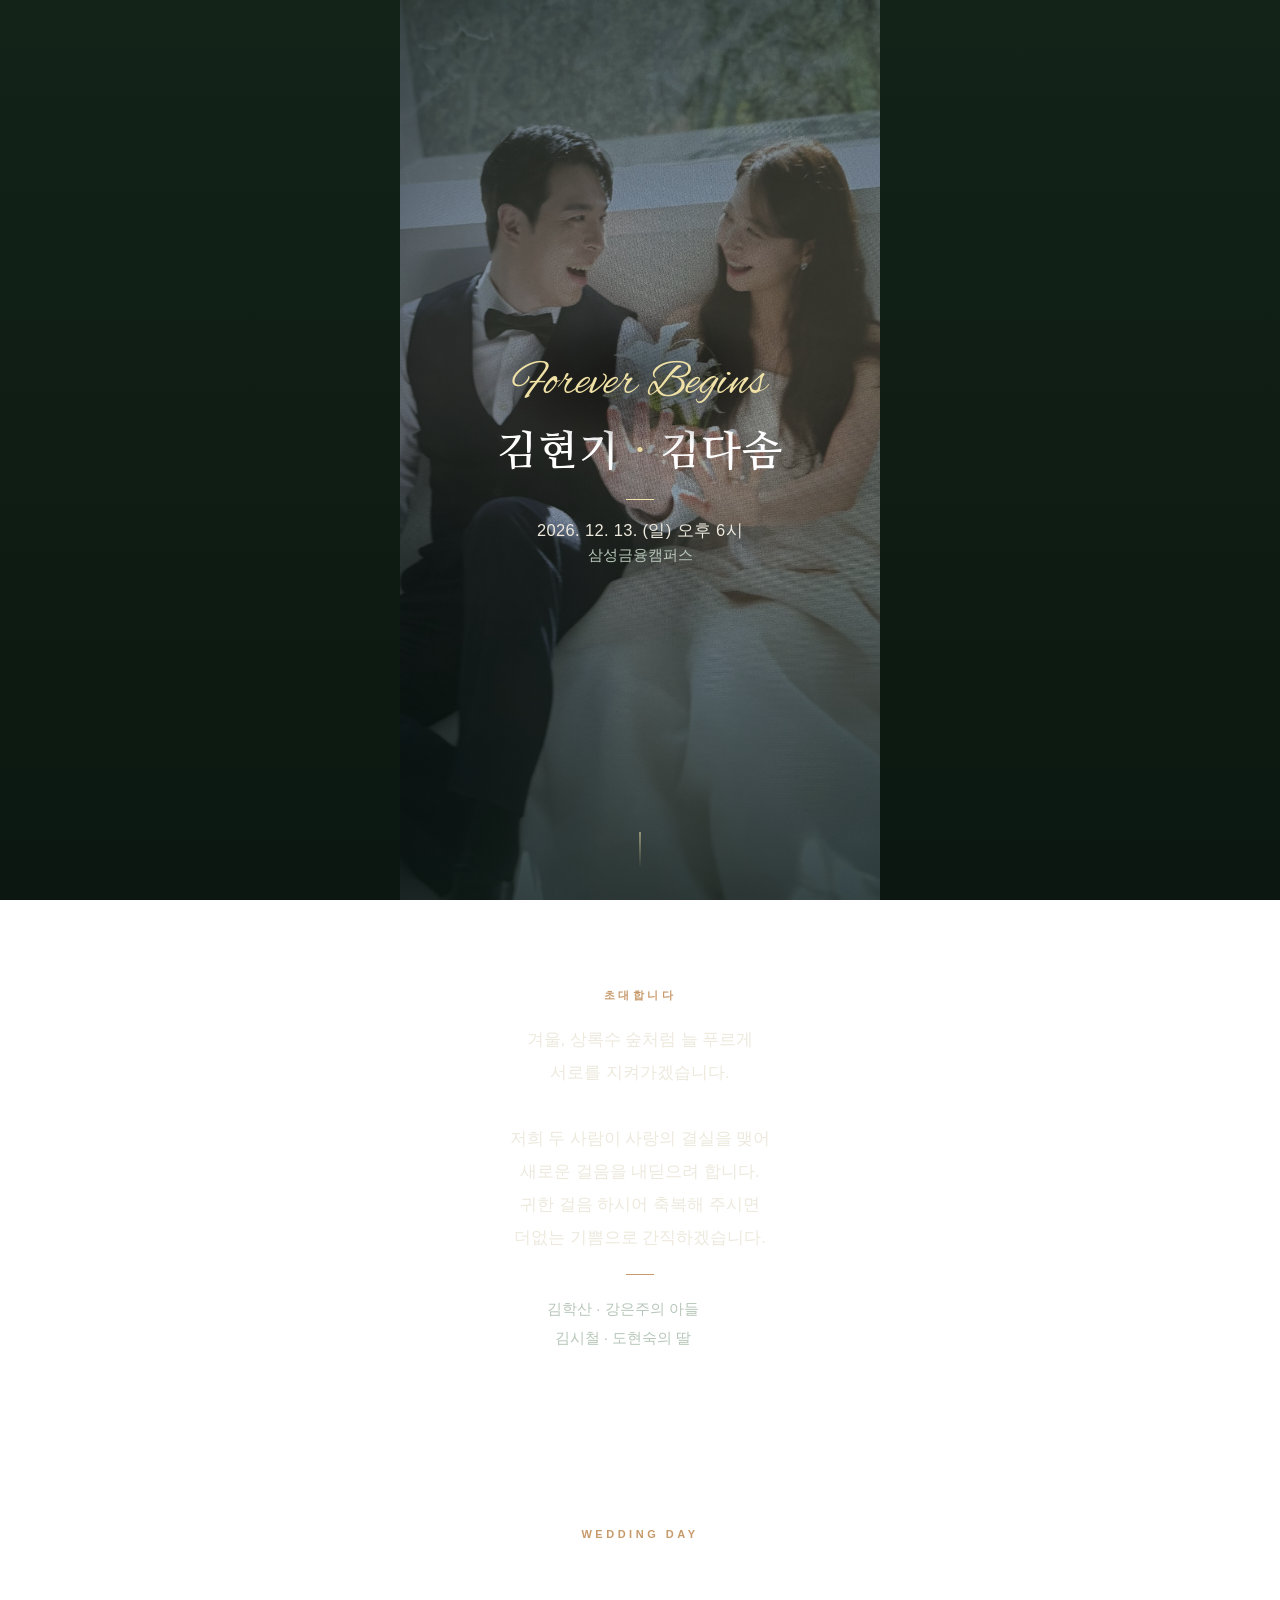
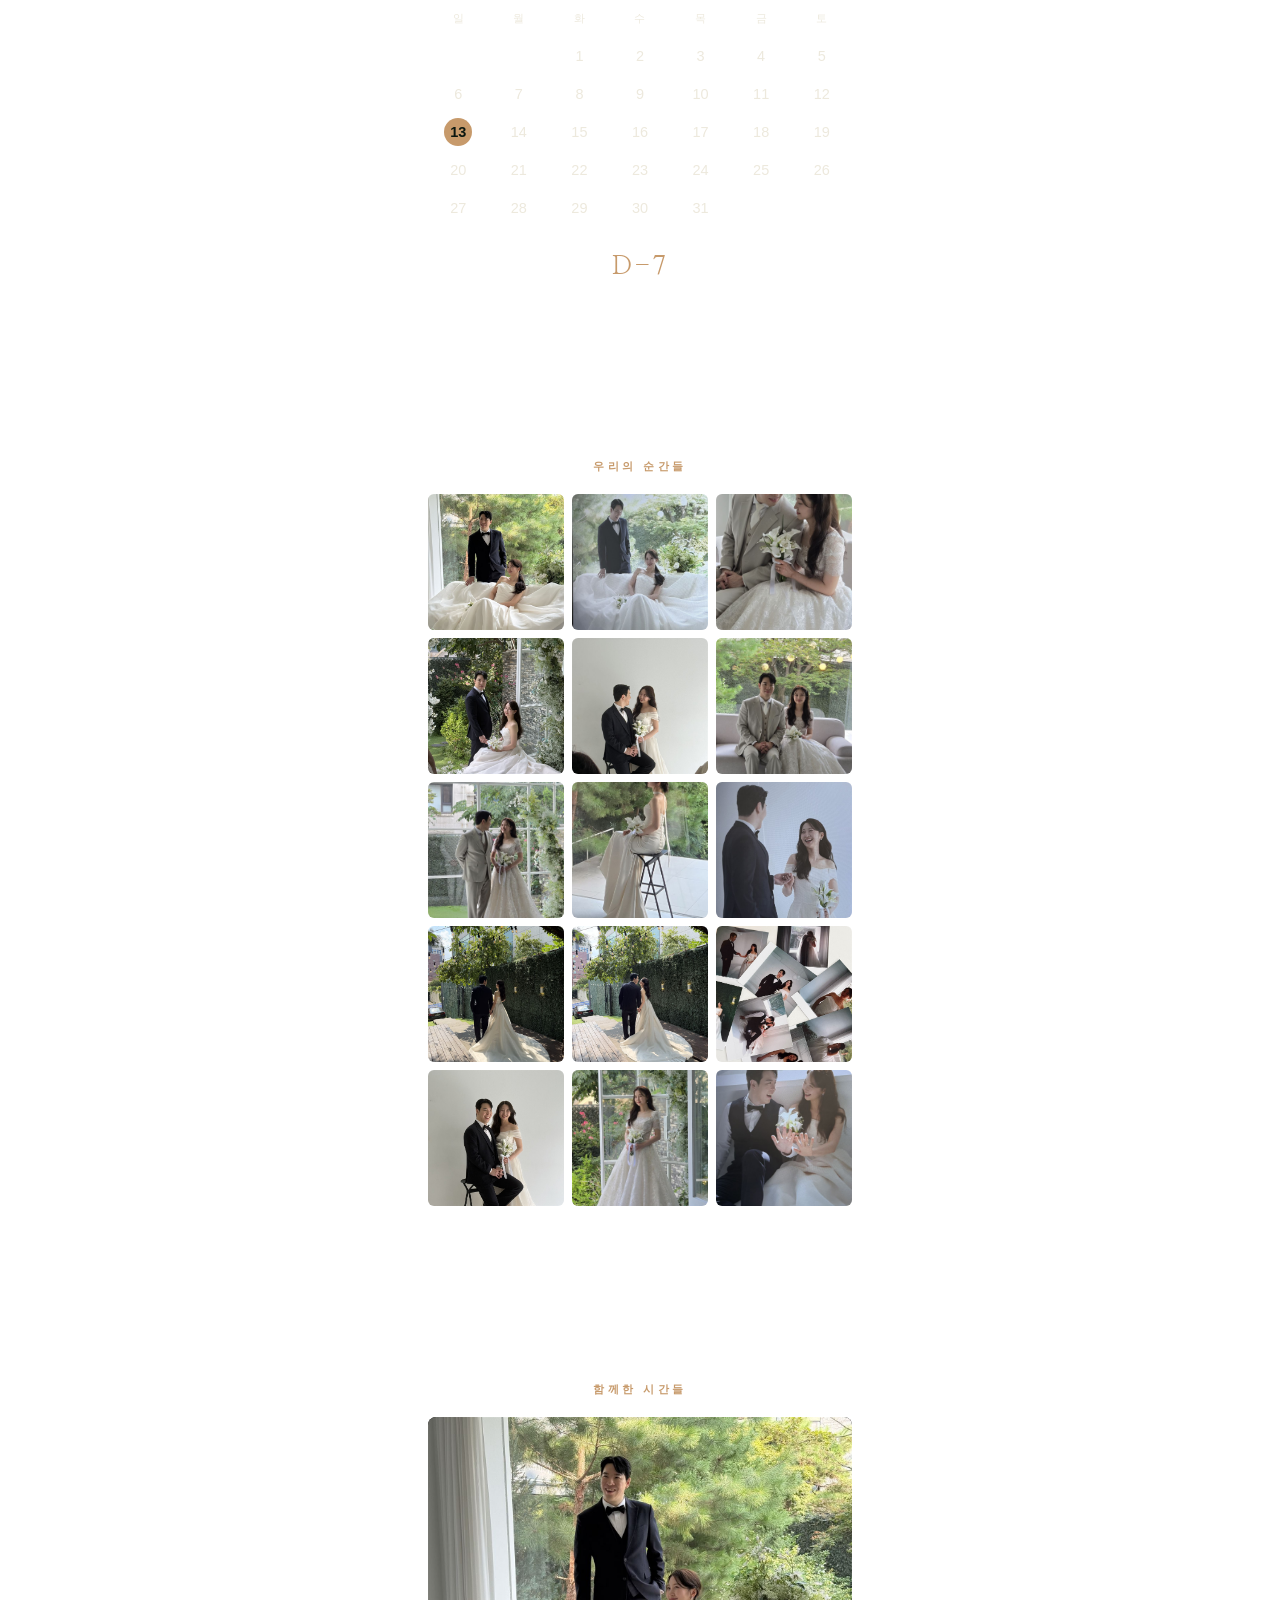
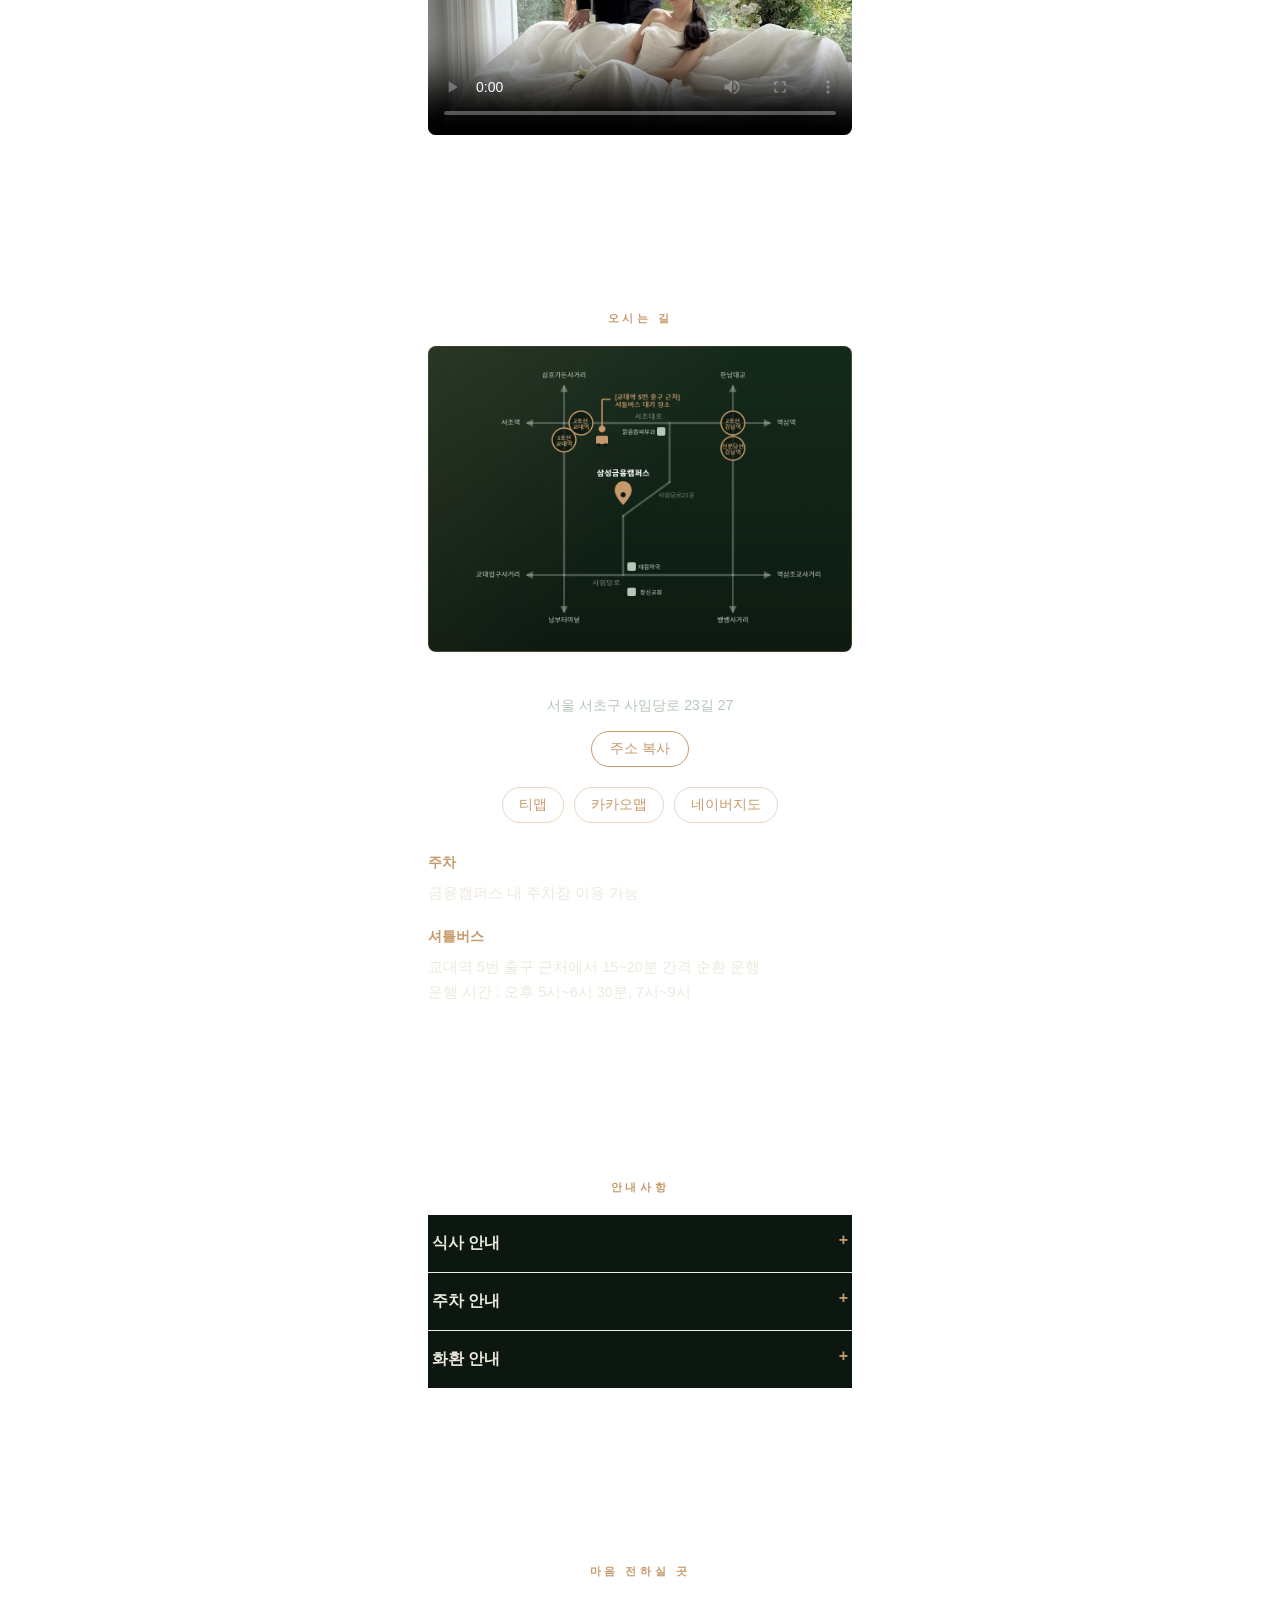
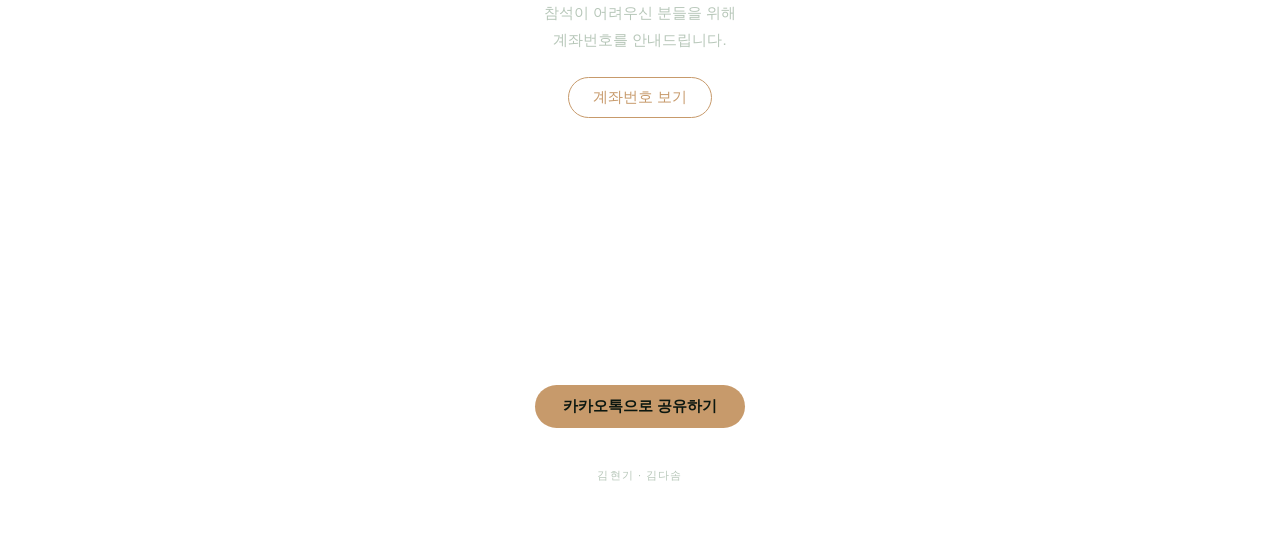
==== commit b8a07983: "fix: replace lightbox nav/close buttons with borderless icon style Circle-outlined <> glyphs and × t" ====
--- a/index.html
+++ b/index.html
@@ -158,9 +158,9 @@
 </footer>
 </main>
 <div class="lightbox" id="lightbox" hidden>
-  <button class="lightbox-close" id="lightbox-close" aria-label="닫기">×</button>
-  <button class="lightbox-nav lightbox-prev" id="lightbox-prev" aria-label="이전 사진" hidden>‹</button>
-  <button class="lightbox-nav lightbox-next" id="lightbox-next" aria-label="다음 사진" hidden>›</button>
+  <button class="lightbox-close" id="lightbox-close" aria-label="닫기"><svg width="18" height="18" viewBox="0 0 18 18" fill="none" aria-hidden="true"><line x1="2" y1="2" x2="16" y2="16" stroke="currentColor" stroke-width="2" stroke-linecap="round"/><line x1="16" y1="2" x2="2" y2="16" stroke="currentColor" stroke-width="2" stroke-linecap="round"/></svg></button>
+  <button class="lightbox-nav lightbox-prev" id="lightbox-prev" aria-label="이전 사진" hidden><svg width="14" height="22" viewBox="0 0 14 22" fill="none" aria-hidden="true"><polyline points="12,2 2,11 12,20" stroke="currentColor" stroke-width="2" stroke-linecap="round" stroke-linejoin="round"/></svg></button>
+  <button class="lightbox-nav lightbox-next" id="lightbox-next" aria-label="다음 사진" hidden><svg width="14" height="22" viewBox="0 0 14 22" fill="none" aria-hidden="true"><polyline points="2,2 12,11 2,20" stroke="currentColor" stroke-width="2" stroke-linecap="round" stroke-linejoin="round"/></svg></button>
   <div class="lightbox-content" id="lightbox-content"></div>
 </div>
 <script src="js/dday.js"></script>
--- a/css/style.css
+++ b/css/style.css
@@ -309,11 +309,18 @@
   top:24px; right:24px;
   width:40px; height:40px;
   border-radius:50%;
-  border:1px solid var(--color-muted);
+  border:none;
   background:transparent;
-  color:var(--color-ink);
-  font-size:20px;
-  line-height:1;
+  color:var(--color-ink-bright);
+  display:flex;
+  align-items:center;
+  justify-content:center;
+  transition:background-color .15s ease;
+}
+.lightbox-close:hover,
+.lightbox-close:focus-visible,
+.lightbox-close:active{
+  background:rgba(255,255,255,0.08);
 }
 .lightbox-nav{
   position:absolute;
@@ -321,14 +328,18 @@
   transform:translateY(-50%);
   width:44px; height:44px;
   border-radius:50%;
-  border:1px solid var(--color-muted);
+  border:none;
   background:transparent;
-  color:var(--color-ink);
-  font-size:26px;
-  line-height:1;
+  color:var(--color-ink-bright);
   display:flex;
   align-items:center;
   justify-content:center;
+  transition:background-color .15s ease;
+}
+.lightbox-nav:hover,
+.lightbox-nav:focus-visible,
+.lightbox-nav:active{
+  background:rgba(255,255,255,0.08);
 }
 .lightbox-nav[hidden]{ display:none; }
 .lightbox-prev{ left:16px; }
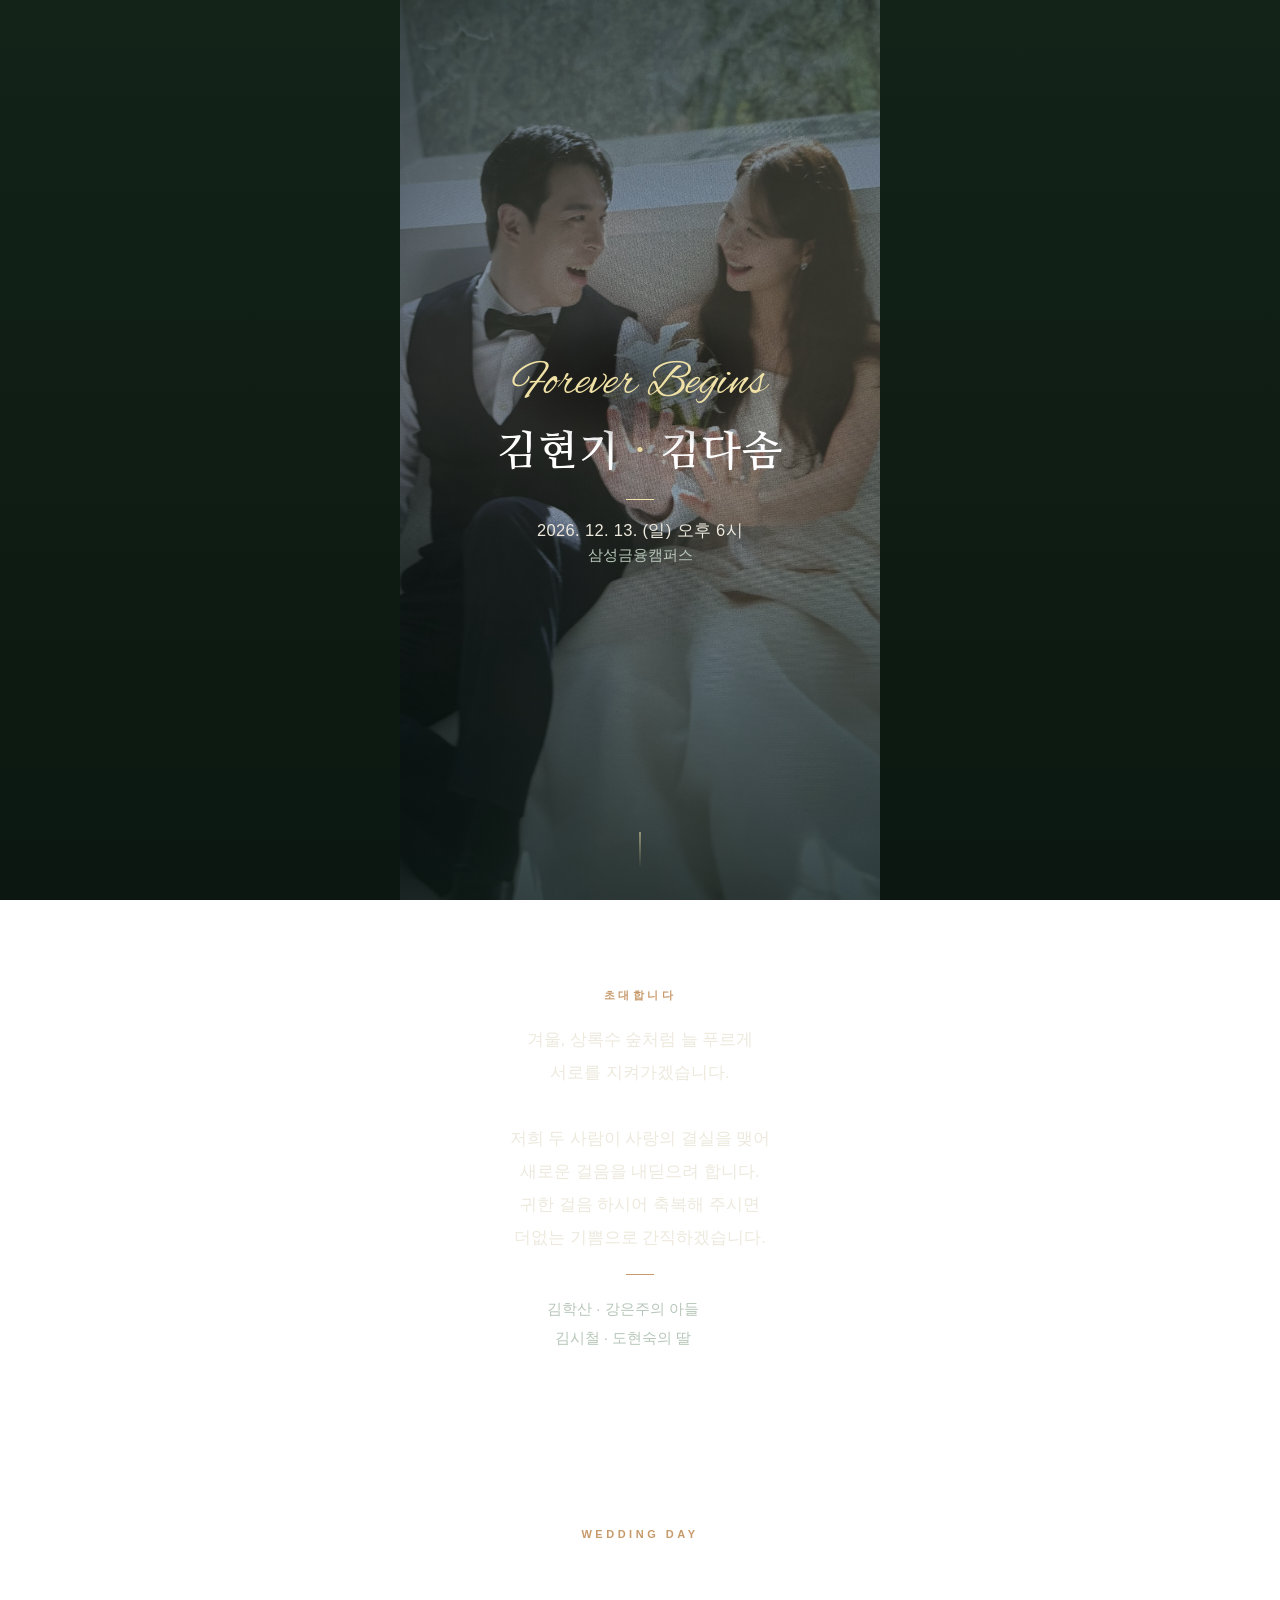
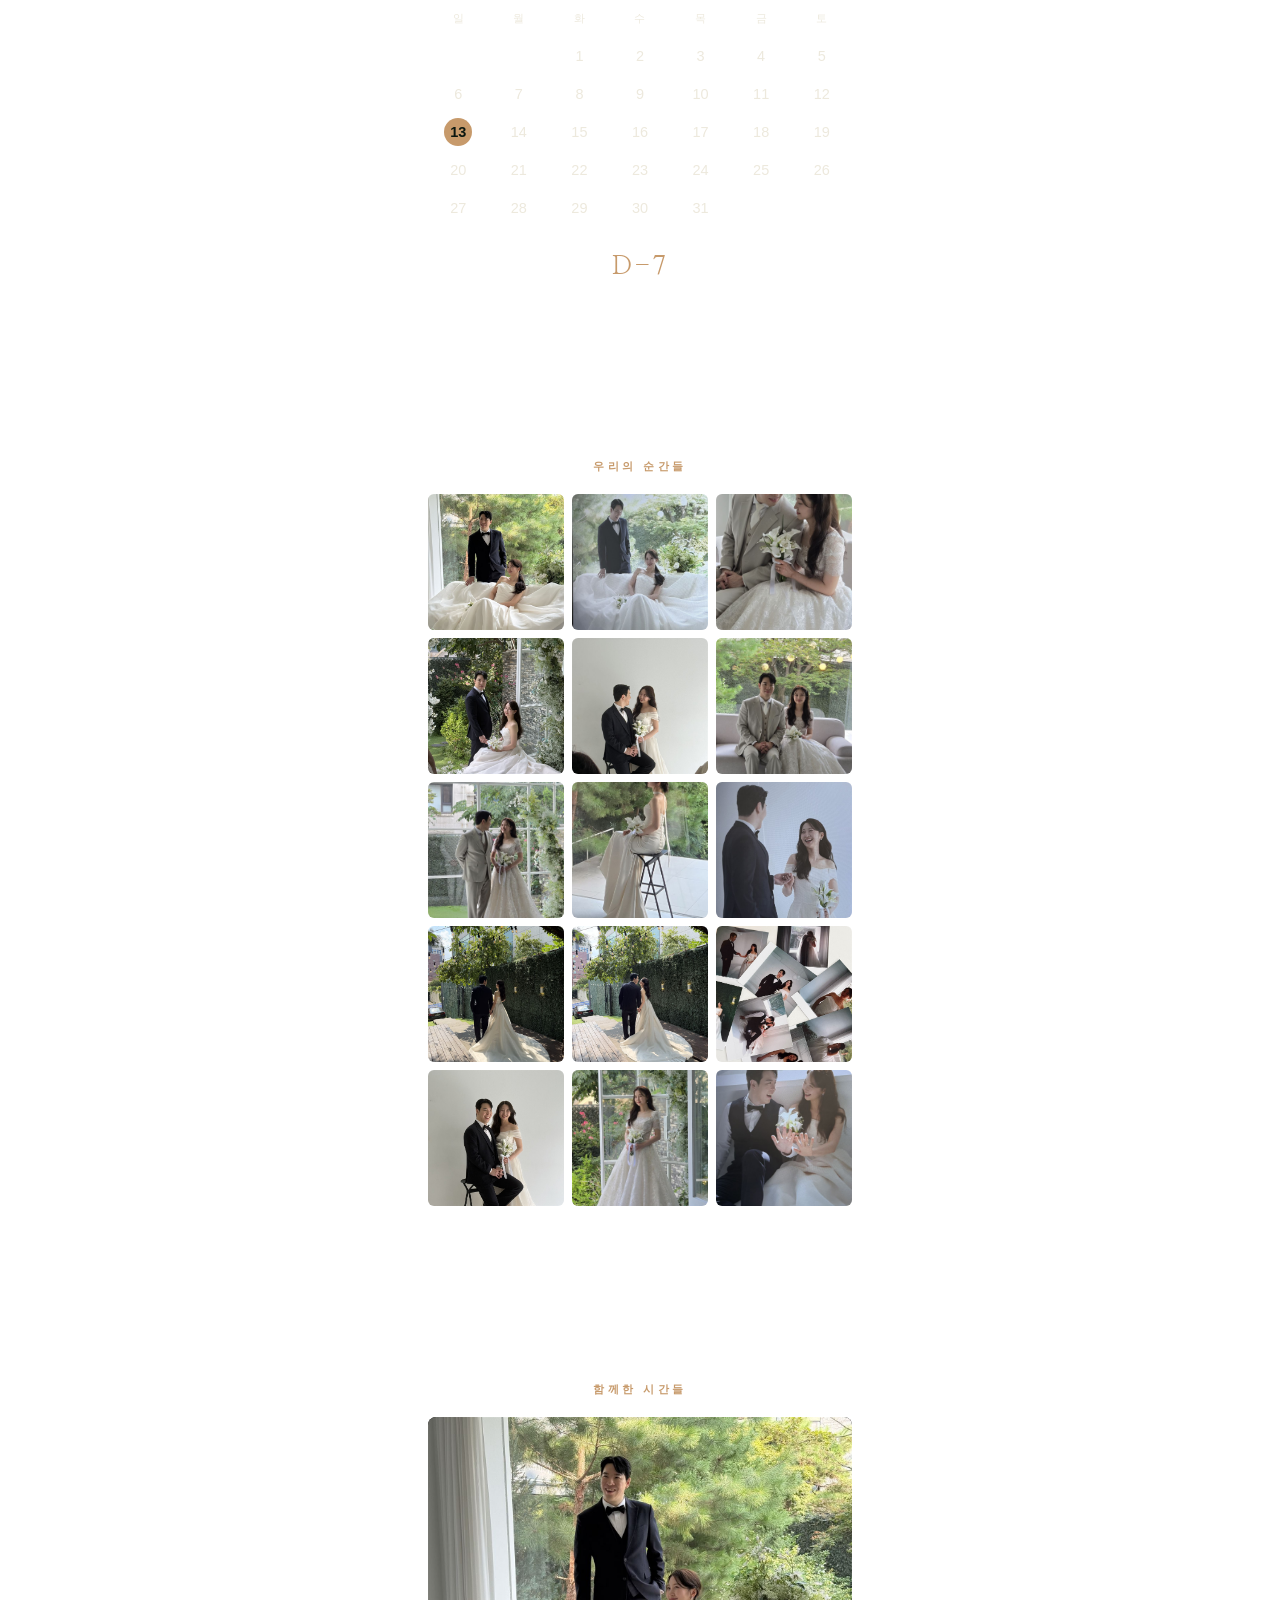
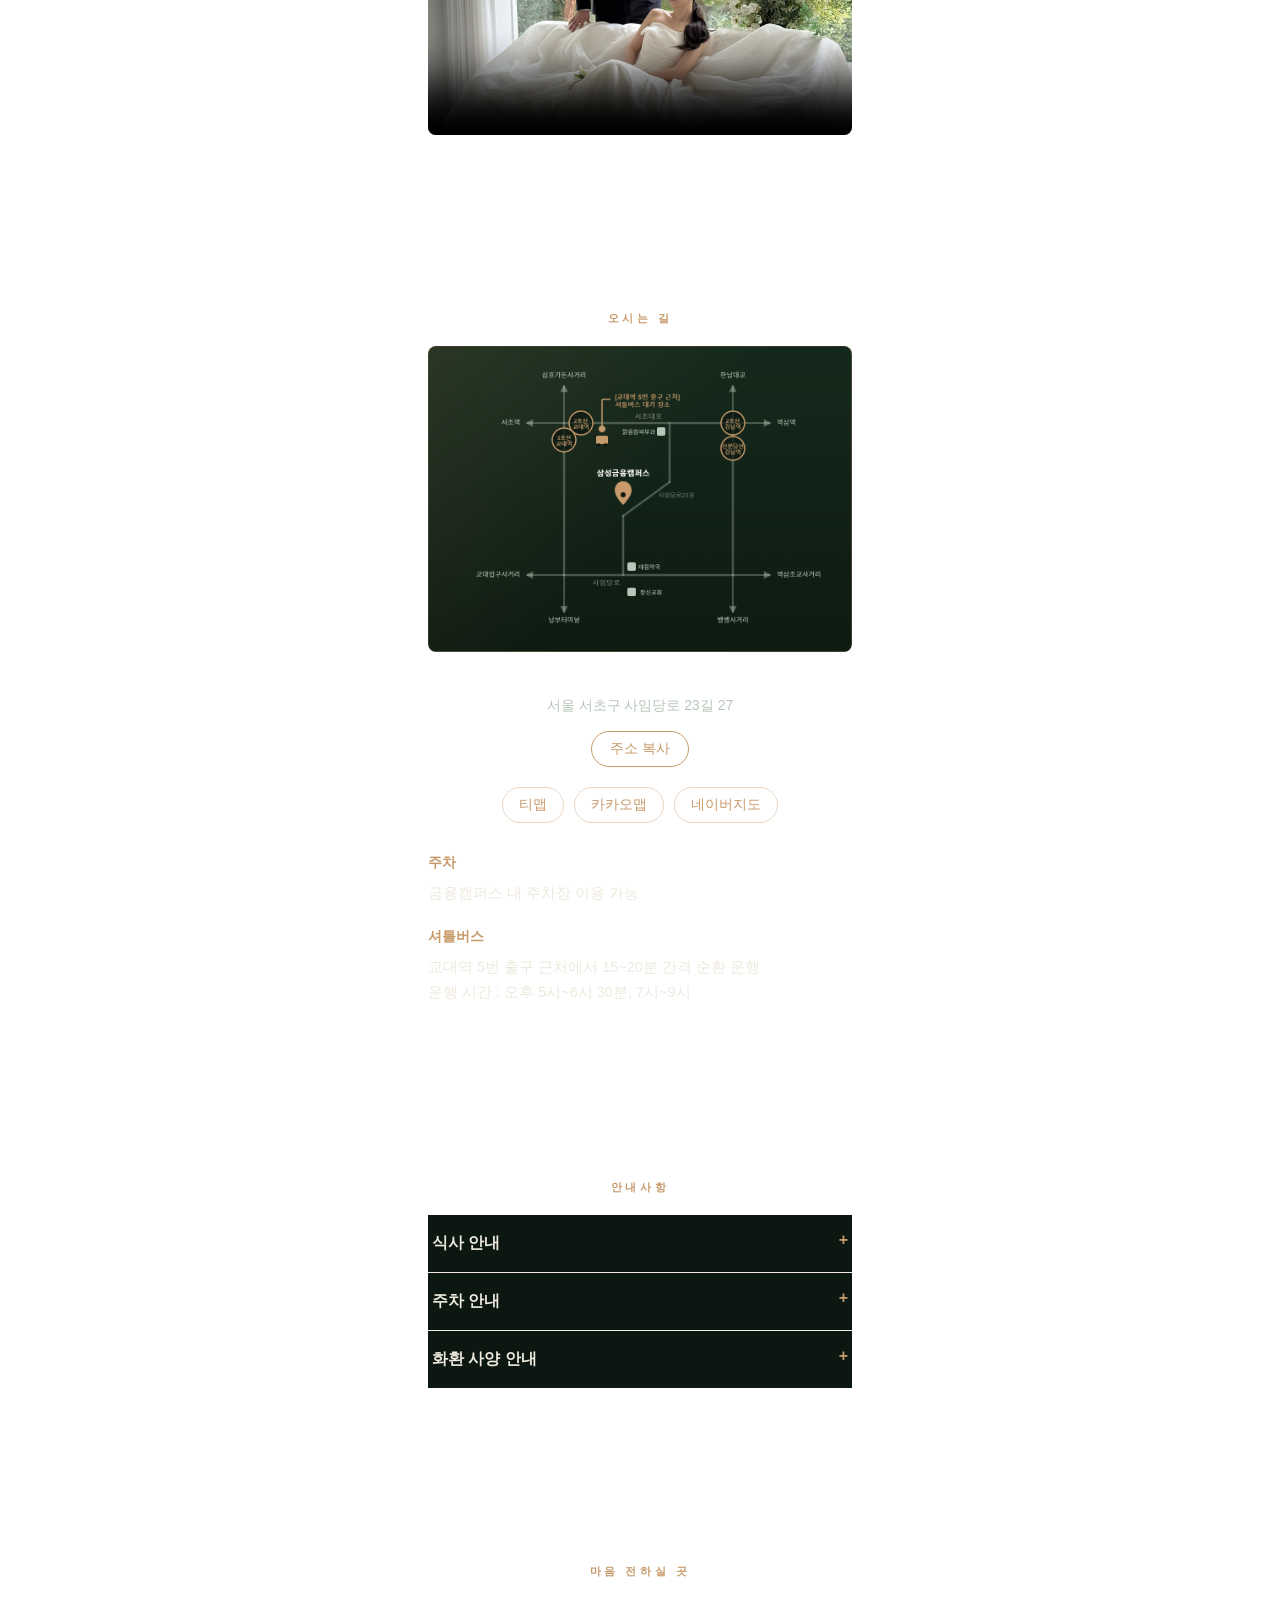
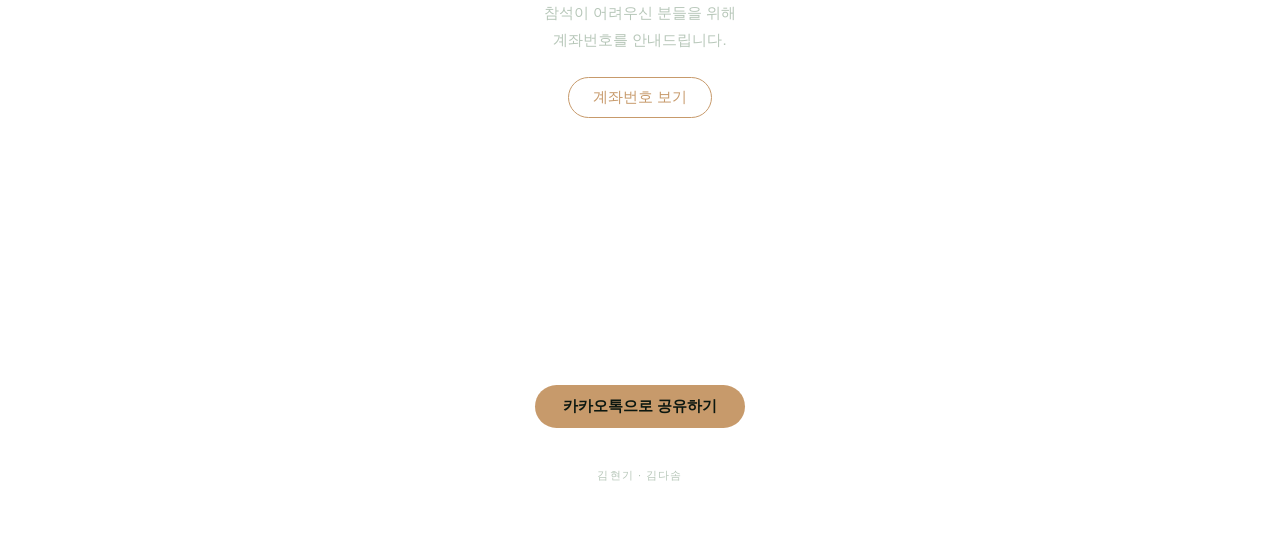
==== commit 4a802fdf: "fix guide" ====
--- a/index.html
+++ b/index.html
@@ -107,15 +107,15 @@
   <div class="info-list">
     <div class="info-item">
       <button class="info-question">식사 안내</button>
-      <div class="info-answer"><p>예식장 옆 연회장에서 5시 30분부터 식사가 준비됩니다.</p></div>
+      <div class="info-answer"><p>5시 30분부터 식사 가능합니다. 식사는 예식장 옆 연회장에서 제공됩니다.</p></div>
     </div>
     <div class="info-item">
       <button class="info-question">주차 안내</button>
-      <div class="info-answer"><p>삼성금융캠퍼스 내 주차장을 2시간 무료로 이용하실 수 있습니다. 만차 시 안내 요원의 안내를 따라주세요.</p></div>
+      <div class="info-answer"><p>삼성금융캠퍼스 내 하객 2시간 무료 주차 가능합니다. 만차 시 외부 공용주차장 이용 가능합니다. </p></div>
     </div>
     <div class="info-item">
-      <button class="info-question">화환 안내</button>
-      <div class="info-answer"><p>화환 없는 예식으로 운영되어 축화환, 쌀화환 등 모두 반입이 불가합니다. 마음만으로도 충분히 감사드립니다.</p></div>
+      <button class="info-question">화환 사양 안내</button>
+      <div class="info-answer"><p>축하해 주시는 따뜻한 마음만 감사히 받겠습니다. 화환 없는 예식으로 운영되어 축화환, 쌀화환 등 모두 반입이 불가합니다. </p></div>
     </div>
   </div>
 </section>
--- a/css/style.css
+++ b/css/style.css
@@ -38,6 +38,9 @@
 button{
   font-family:inherit;
   cursor:pointer;
+  appearance:none;
+  -webkit-appearance:none;
+  -webkit-tap-highlight-color:transparent;
 }
 @media (prefers-reduced-motion: reduce){
   html{scroll-behavior:auto;}
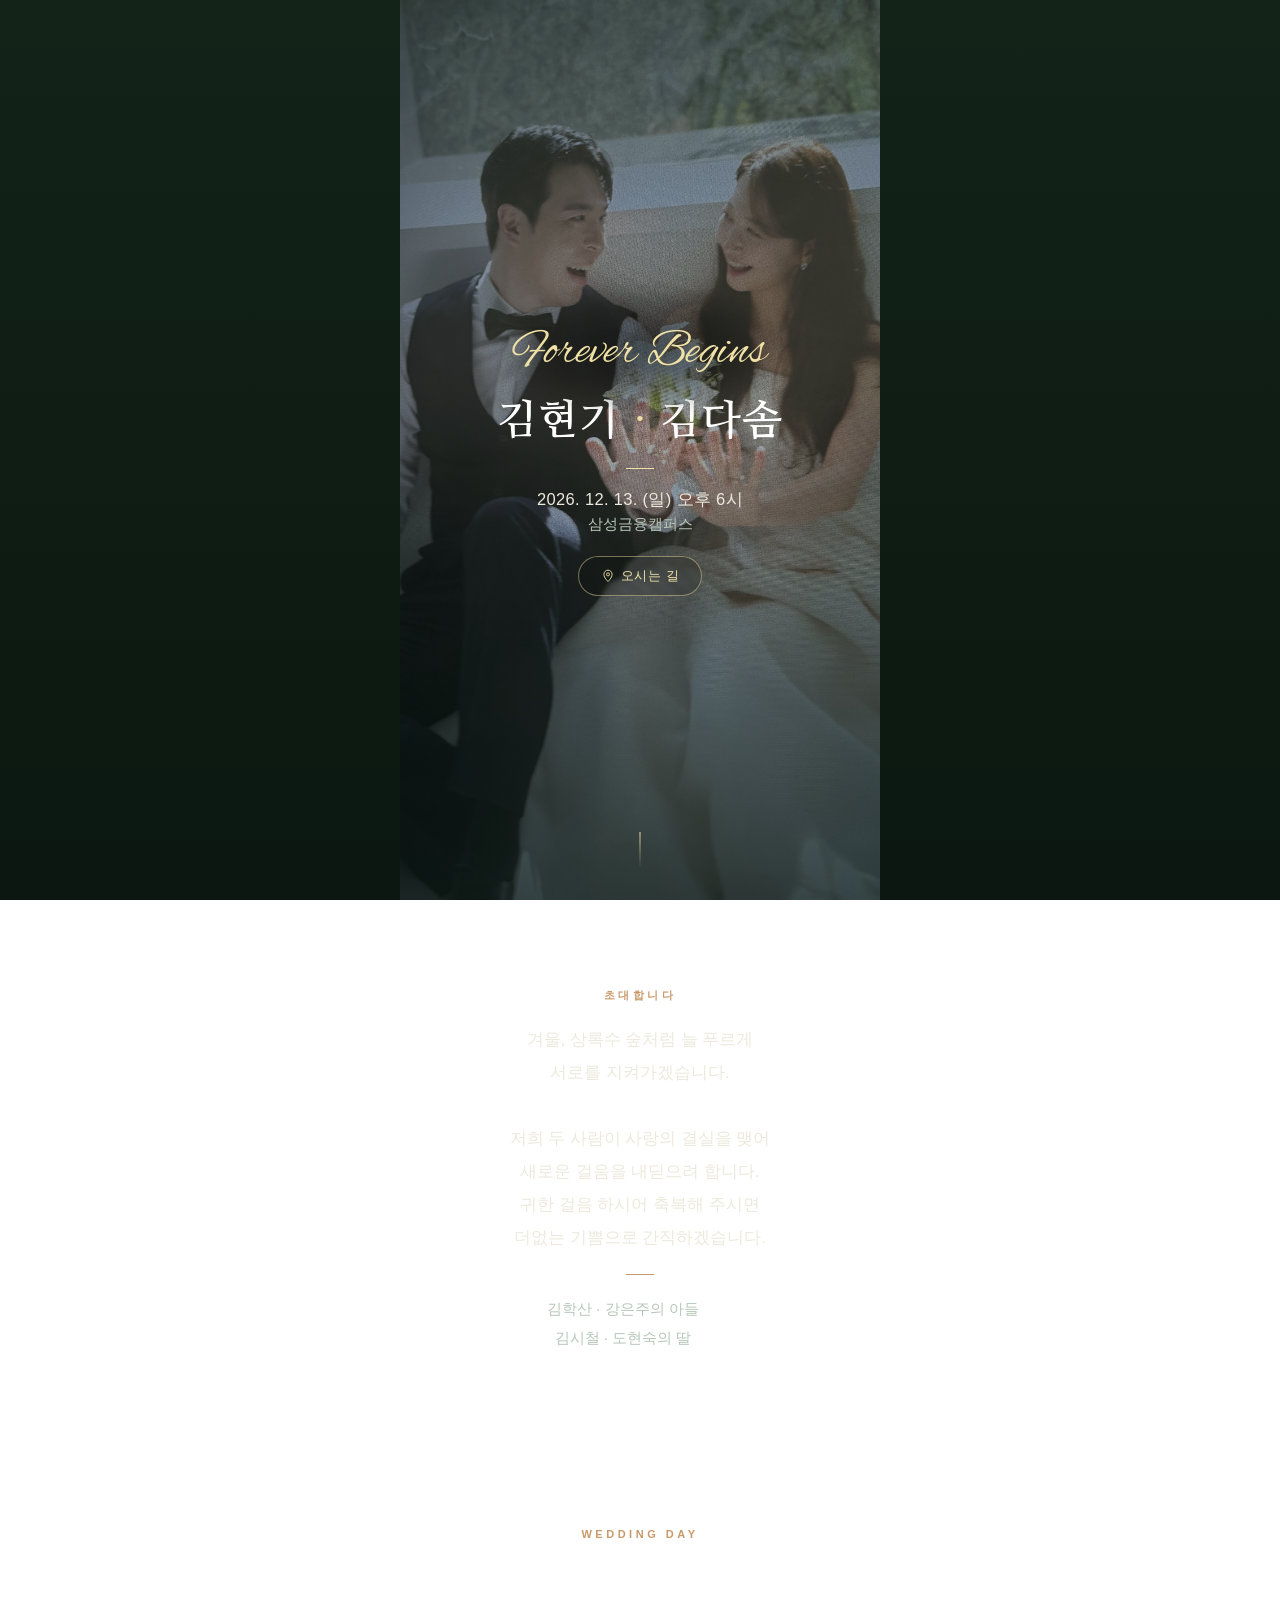
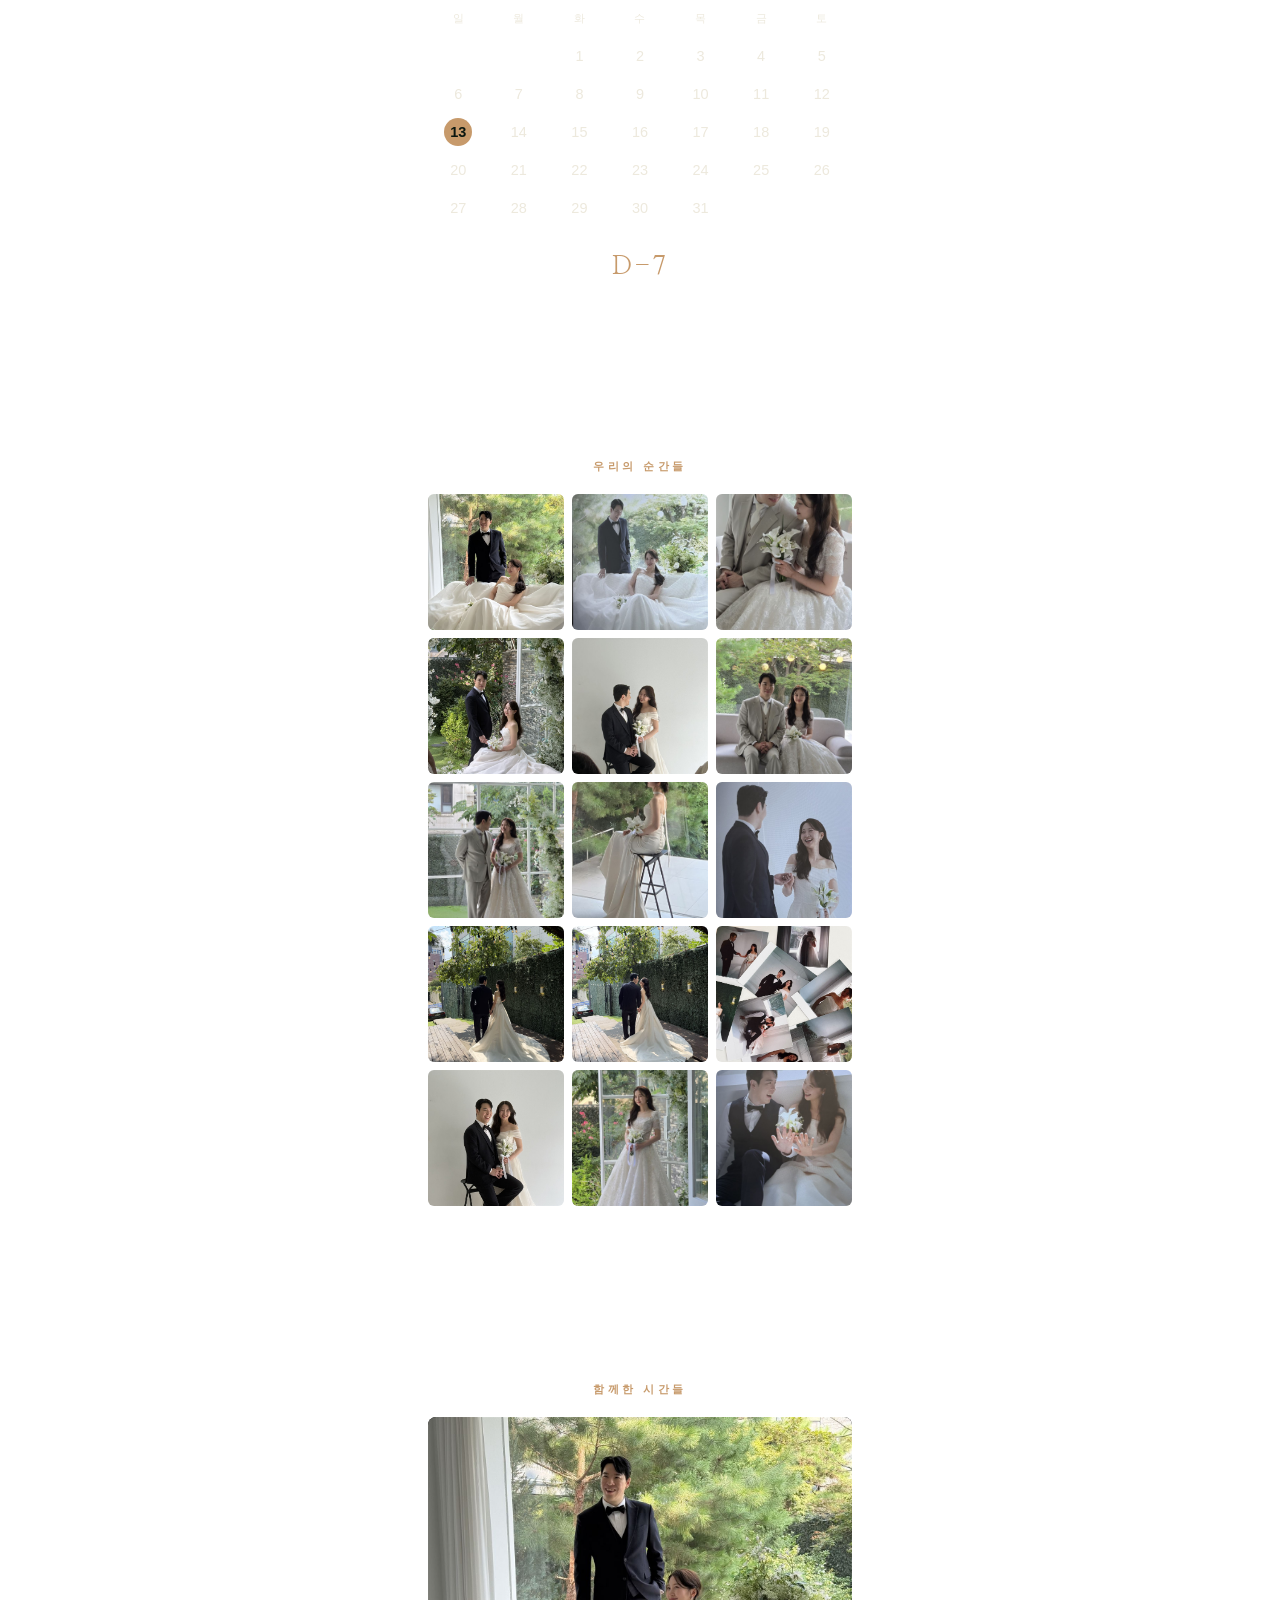
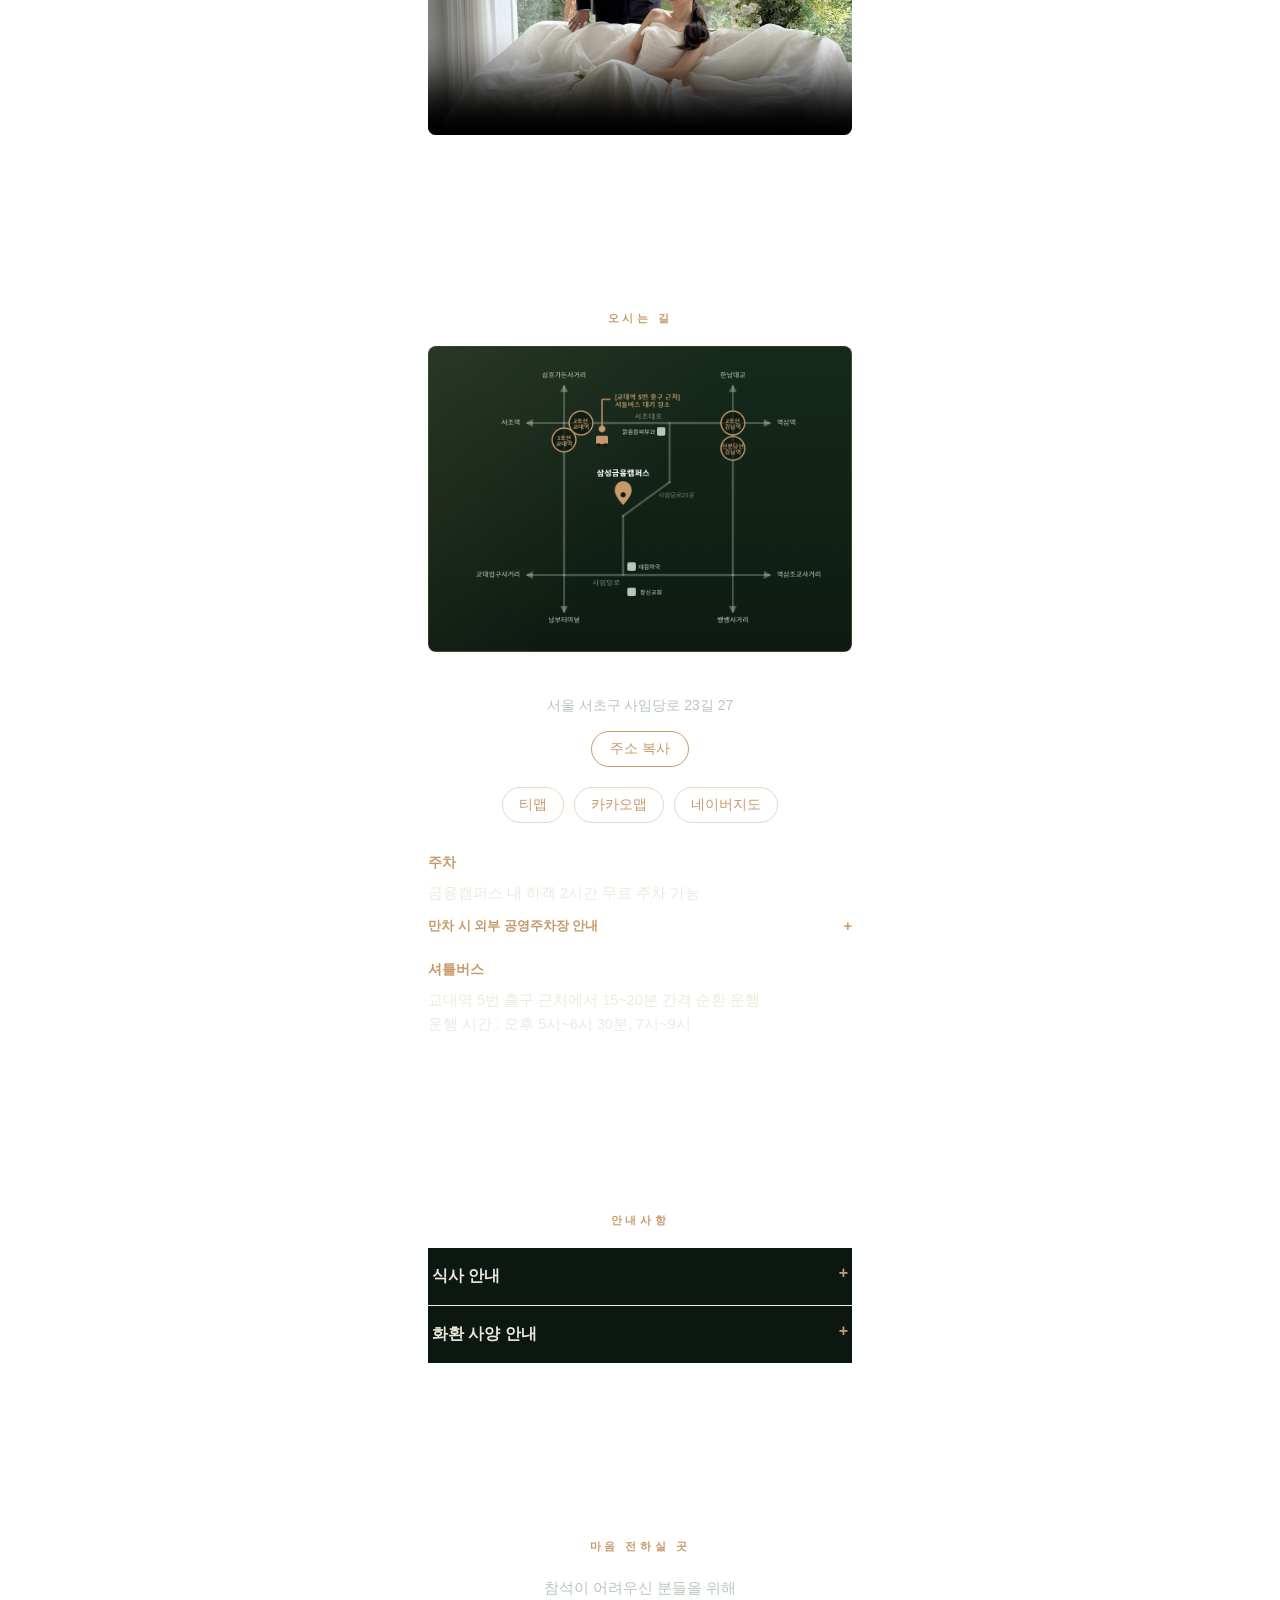
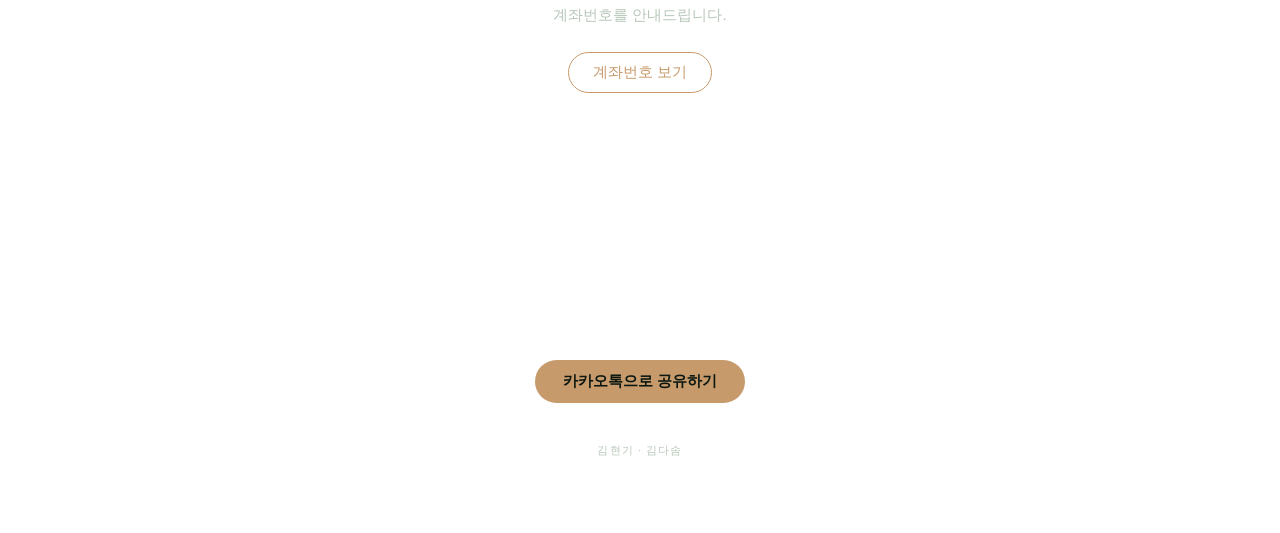
==== commit fd876f25: "feat: add external parking guide and cover location shortcut - Move overflow parking lots (교대역 동측/서초" ====
--- a/index.html
+++ b/index.html
@@ -25,6 +25,13 @@
     <div class="rule"></div>
     <p class="cover-date">2026. 12. 13. (일) 오후 6시</p>
     <p class="cover-venue">삼성금융캠퍼스</p>
+    <a class="cover-location-btn" href="#location">
+      <svg class="cover-location-icon" viewBox="0 0 24 24" fill="none" stroke="currentColor" stroke-width="1.6" aria-hidden="true">
+        <path d="M12 21.5s7-6.6 7-12.2C19 5.3 15.9 2 12 2S5 5.3 5 9.3C5 14.9 12 21.5 12 21.5Z"/>
+        <circle cx="12" cy="9.3" r="2.6"/>
+      </svg>
+      오시는 길
+    </a>
   </div>
   <div class="scroll-cue" aria-hidden="true"><span></span></div>
 </section>
@@ -98,7 +105,41 @@
     <a class="map-app-btn" href="https://map.naver.com/p/search/삼성금융캠퍼스" target="_blank" rel="noopener">네이버지도</a>
   </div>
   <div class="transit-info">
-    <div class="info-row"><span class="info-label">주차</span><span>금융캠퍼스 내 주차장 이용 가능</span></div>
+    <div class="info-row">
+      <span class="info-label">주차</span>
+      <span>금융캠퍼스 내 하객 2시간 무료 주차 가능</span>
+      <div class="info-item parking-item">
+        <button class="info-question parking-toggle">만차 시 외부 공영주차장 안내</button>
+        <div class="info-answer">
+          <div class="parking-alt-list">
+            <div class="parking-alt-item">
+              <p class="parking-alt-name">교대역 동측 공영주차장</p>
+              <div class="map-app-links">
+                <a class="map-app-btn" href="tmap://search?name=교대역%20동측%20공영주차장" target="_blank" rel="noopener">티맵</a>
+                <a class="map-app-btn" href="https://map.kakao.com/link/search/교대역%20동측%20공영주차장" target="_blank" rel="noopener">카카오맵</a>
+                <a class="map-app-btn" href="https://map.naver.com/p/search/교대역%20동측%20공영주차장" target="_blank" rel="noopener">네이버지도</a>
+              </div>
+            </div>
+            <div class="parking-alt-item">
+              <p class="parking-alt-name">서초구립문화공영주차장</p>
+              <div class="map-app-links">
+                <a class="map-app-btn" href="tmap://search?name=서초구립문화공영주차장" target="_blank" rel="noopener">티맵</a>
+                <a class="map-app-btn" href="https://map.kakao.com/link/search/서초구립문화공영주차장" target="_blank" rel="noopener">카카오맵</a>
+                <a class="map-app-btn" href="https://map.naver.com/p/search/서초구립문화공영주차장" target="_blank" rel="noopener">네이버지도</a>
+              </div>
+            </div>
+            <div class="parking-alt-item">
+              <p class="parking-alt-name">명보주차장</p>
+              <div class="map-app-links">
+                <a class="map-app-btn" href="tmap://search?name=명보주차장" target="_blank" rel="noopener">티맵</a>
+                <a class="map-app-btn" href="https://map.kakao.com/link/search/명보주차장" target="_blank" rel="noopener">카카오맵</a>
+                <a class="map-app-btn" href="https://map.naver.com/p/search/명보주차장" target="_blank" rel="noopener">네이버지도</a>
+              </div>
+            </div>
+          </div>
+        </div>
+      </div>
+    </div>
     <div class="info-row"><span class="info-label">셔틀버스</span><span>교대역 5번 출구 근처에서 15~20분 간격 순환 운행<br>운행 시간 : 오후 5시~6시 30분, 7시~9시</span></div>
   </div>
 </section>
@@ -108,10 +149,6 @@
     <div class="info-item">
       <button class="info-question">식사 안내</button>
       <div class="info-answer"><p>5시 30분부터 식사 가능합니다. 식사는 예식장 옆 연회장에서 제공됩니다.</p></div>
-    </div>
-    <div class="info-item">
-      <button class="info-question">주차 안내</button>
-      <div class="info-answer"><p>삼성금융캠퍼스 내 하객 2시간 무료 주차 가능합니다. 만차 시 외부 공용주차장 이용 가능합니다. </p></div>
     </div>
     <div class="info-item">
       <button class="info-question">화환 사양 안내</button>
--- a/css/style.css
+++ b/css/style.css
@@ -167,6 +167,27 @@
   color:var(--color-muted);
   margin:0;
 }
+.cover-location-btn{
+  display:inline-flex;
+  align-items:center;
+  gap:6px;
+  margin:22px 0 0;
+  padding:10px 22px;
+  border:1px solid rgba(240,226,166,0.45);
+  border-radius:999px;
+  background:rgba(0,0,0,0.15);
+  backdrop-filter:blur(2px);
+  -webkit-backdrop-filter:blur(2px);
+  color:#F0E2A6;
+  font-size:13px;
+  letter-spacing:0.04em;
+  text-decoration:none;
+}
+.cover-location-icon{
+  width:14px;
+  height:14px;
+  flex-shrink:0;
+}
 .scroll-cue{
   position:absolute;
   bottom:32px;
@@ -569,13 +590,57 @@
   transition:max-height 0.25s ease;
 }
 .info-item.is-open .info-answer{
-  max-height:200px;
+  max-height:520px;
 }
 .info-answer p{
   margin:0 4px 16px;
   font-size:14.5px;
   line-height:1.8;
   color:var(--color-muted);
+}
+.parking-item.is-open .info-answer{
+  margin-top:10px;
+  padding:14px 14px 2px;
+  background:rgba(199,154,107,0.08);
+  border-radius:14px;
+}
+.parking-alt-list{
+  display:flex;
+  flex-direction:column;
+  gap:14px;
+  margin:0 0 14px;
+}
+.parking-alt-item{
+  text-align:left;
+}
+.parking-alt-name{
+  margin:0 0 8px;
+  font-size:14px;
+  color:var(--color-ink);
+}
+.parking-alt-item .map-app-links{
+  justify-content:flex-start;
+  margin-top:0;
+  gap:8px;
+}
+.parking-alt-item .map-app-btn{
+  font-size:12px;
+  padding:6px 12px;
+}
+.parking-item{
+  margin-top:2px;
+  background:transparent;
+}
+.parking-toggle{
+  padding:0 22px 0 0;
+  font-size:13px;
+  font-weight:600;
+  color:var(--color-accent);
+}
+.parking-toggle::after{
+  right:0;
+  top:1px;
+  font-size:14px;
 }
 .account{ text-align:center; }
 .account-lead{
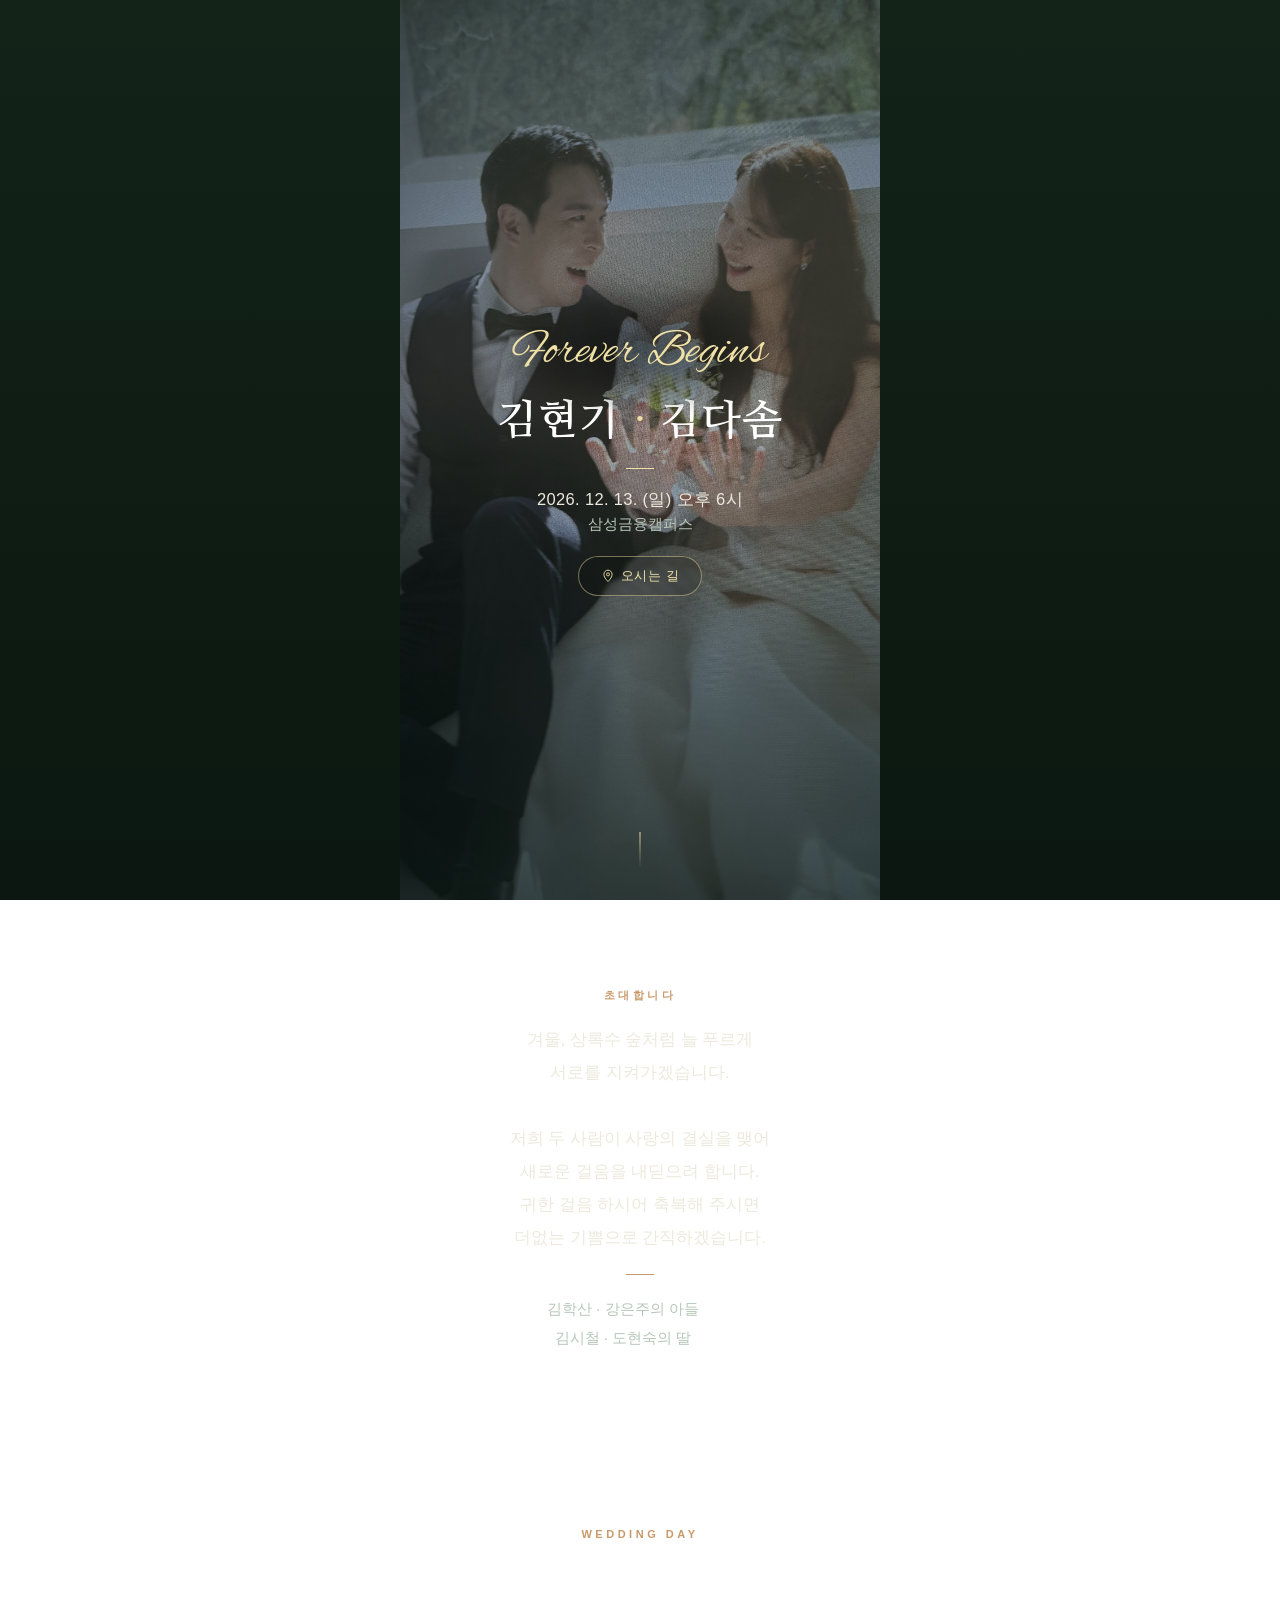
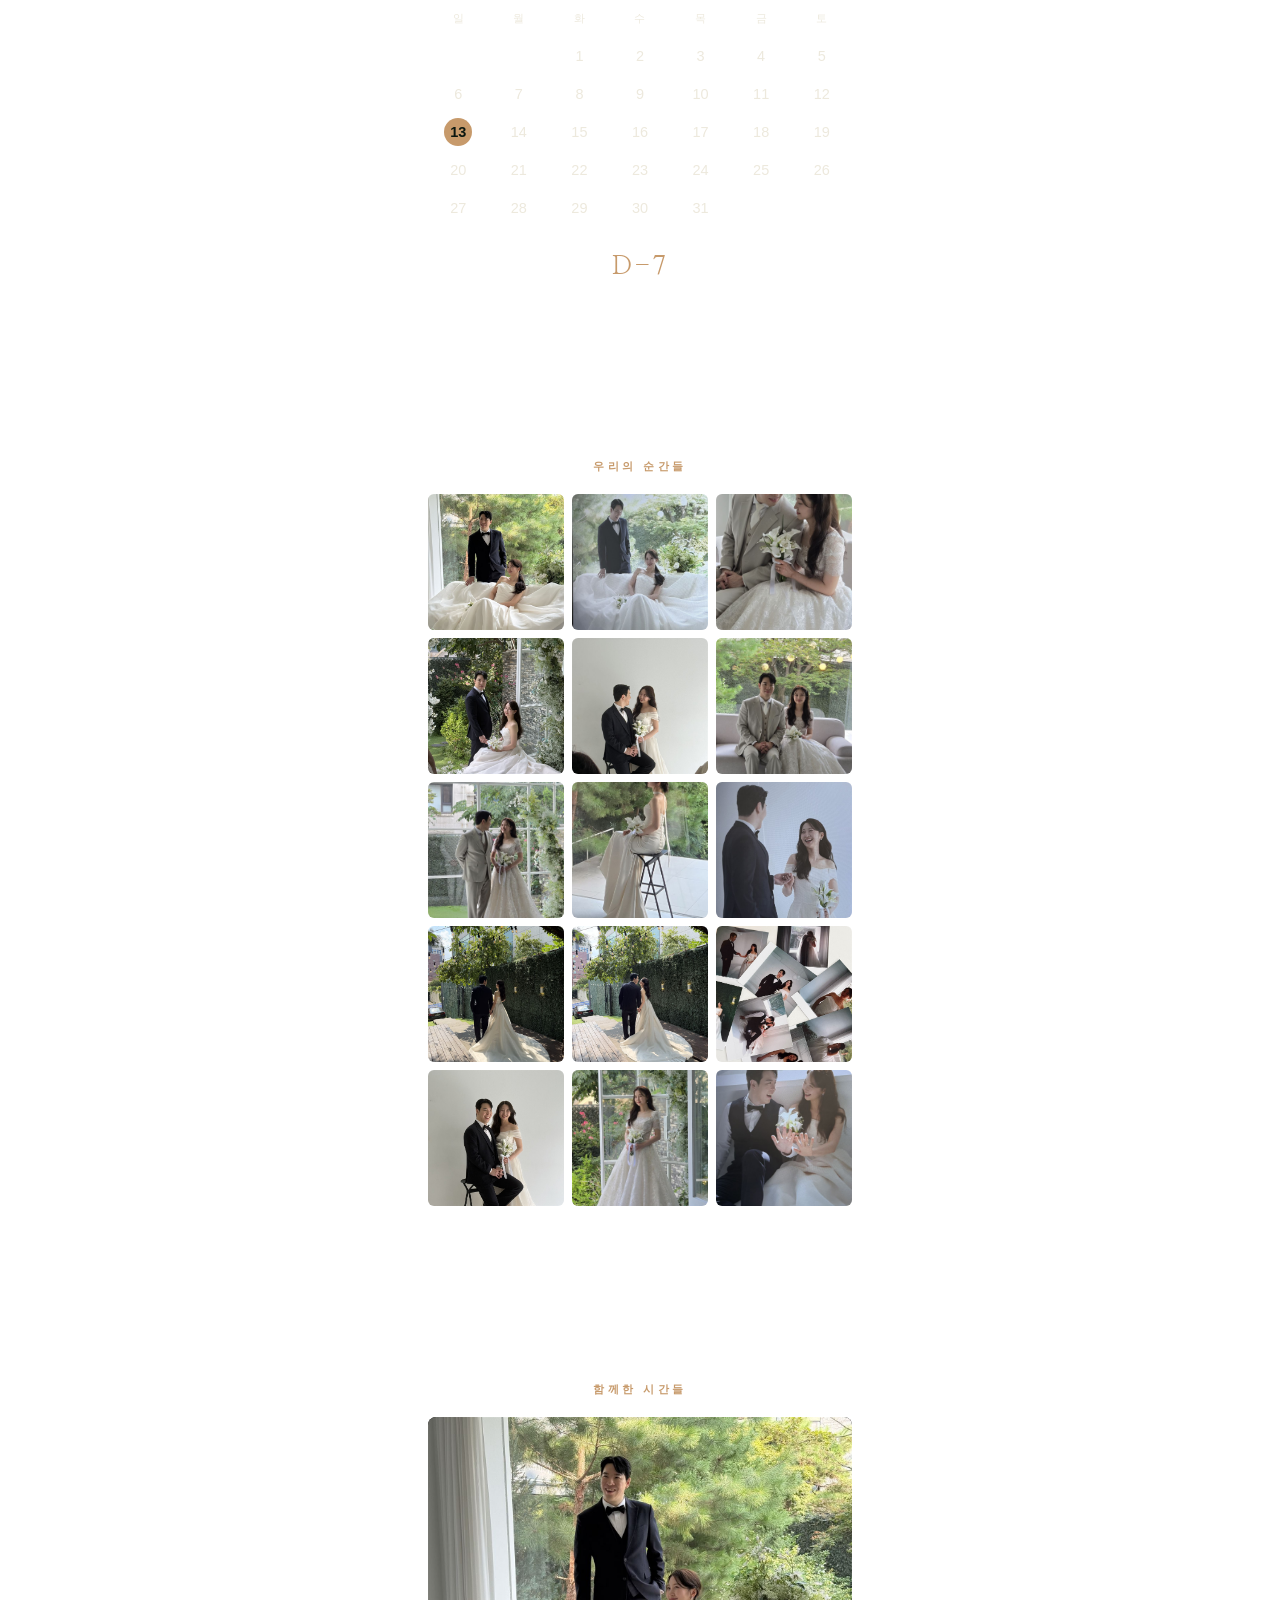
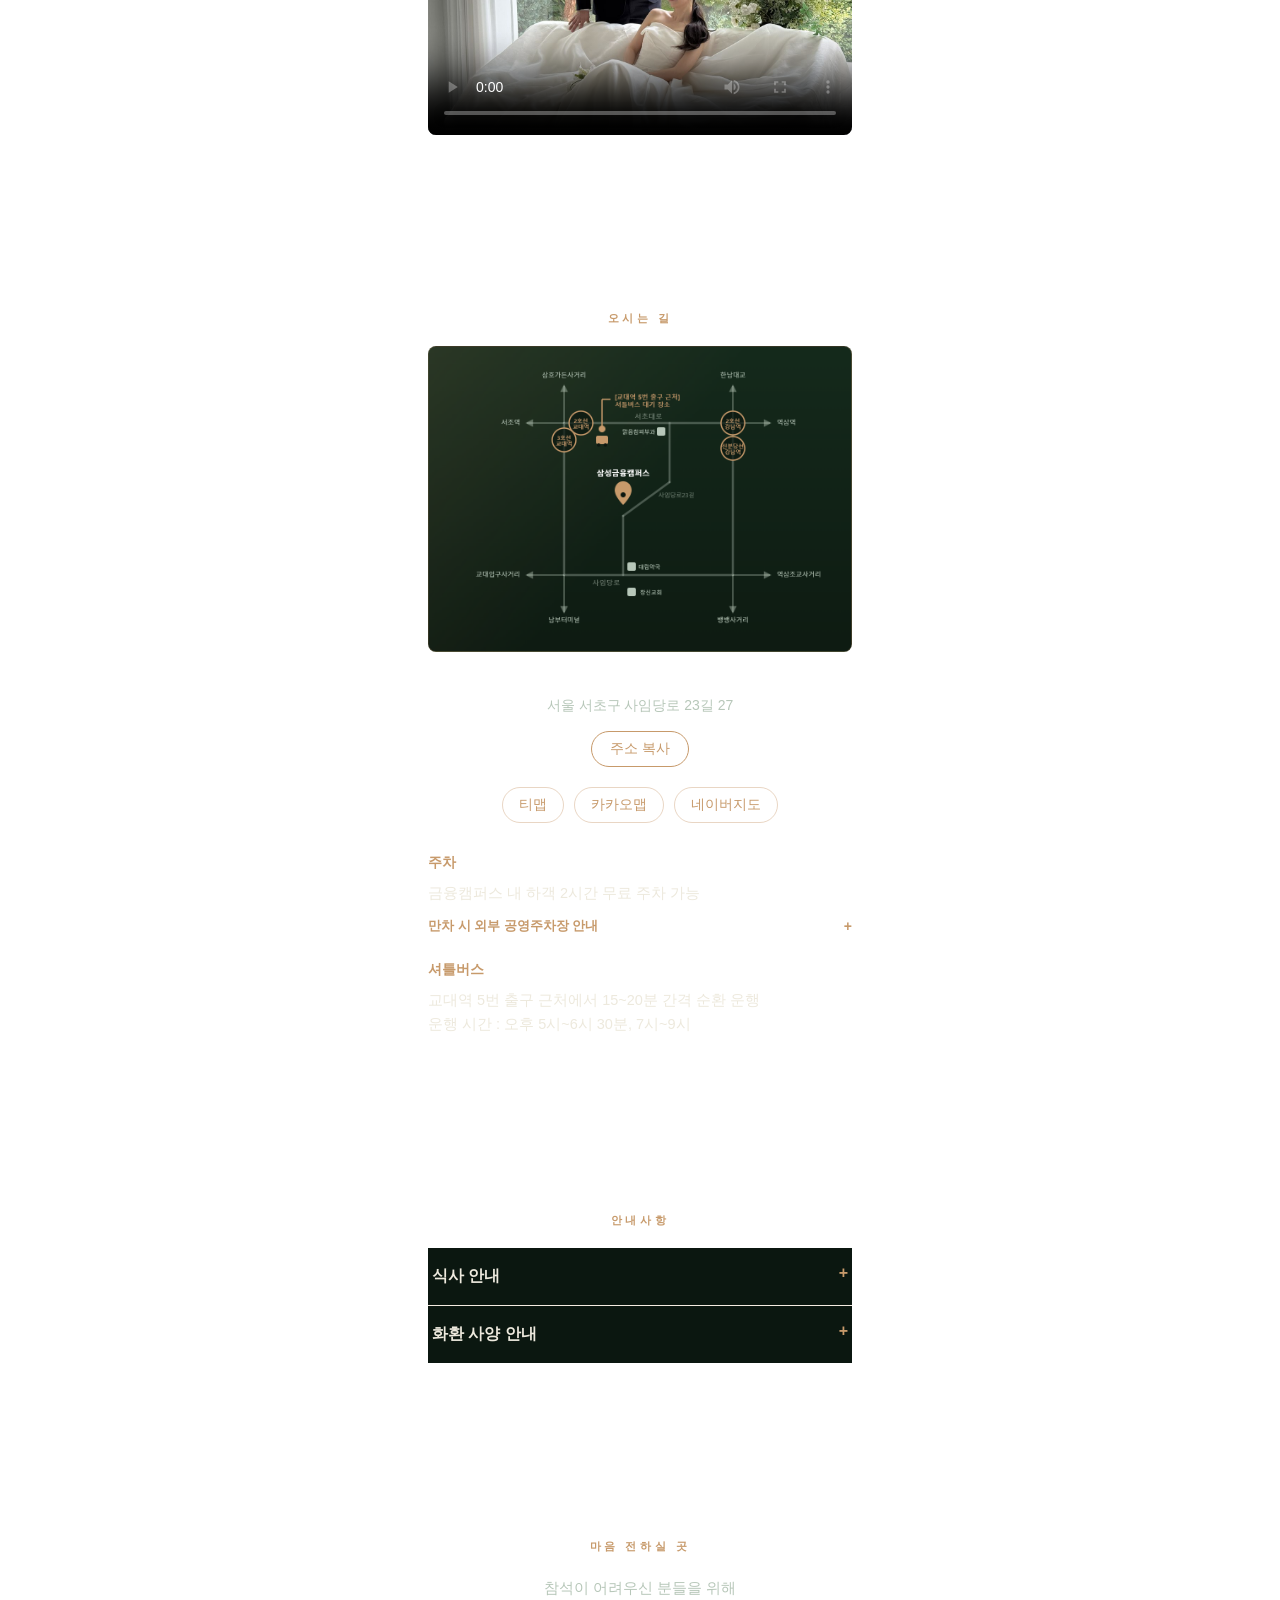
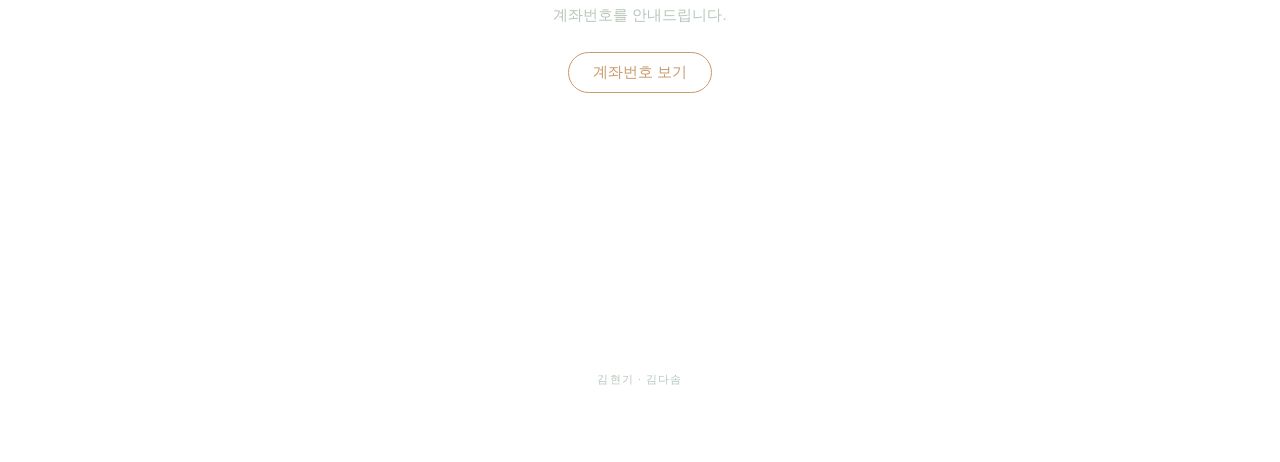
==== commit 8588f241: "fix: remove unused kakao share button Button had no wired-up share functionality, just dead markup." ====
--- a/index.html
+++ b/index.html
@@ -190,7 +190,6 @@
     저희 두 사람의 새로운 시작을<br>
     함께해 주셔서 감사합니다.
   </p>
-  <button class="share-btn" id="kakao-share-btn">카카오톡으로 공유하기</button>
   <p class="footer-copyright">김현기 · 김다솜</p>
 </footer>
 </main>
--- a/css/style.css
+++ b/css/style.css
@@ -703,15 +703,6 @@
   color:var(--color-ink-bright);
   margin:0 0 28px;
 }
-.share-btn{
-  background:var(--color-accent);
-  color:var(--color-bg-bottom);
-  border:none;
-  font-size:14.5px;
-  font-weight:600;
-  padding:12px 28px;
-  border-radius:999px;
-}
 .footer-copyright{
   margin-top:40px;
   font-size:11px;
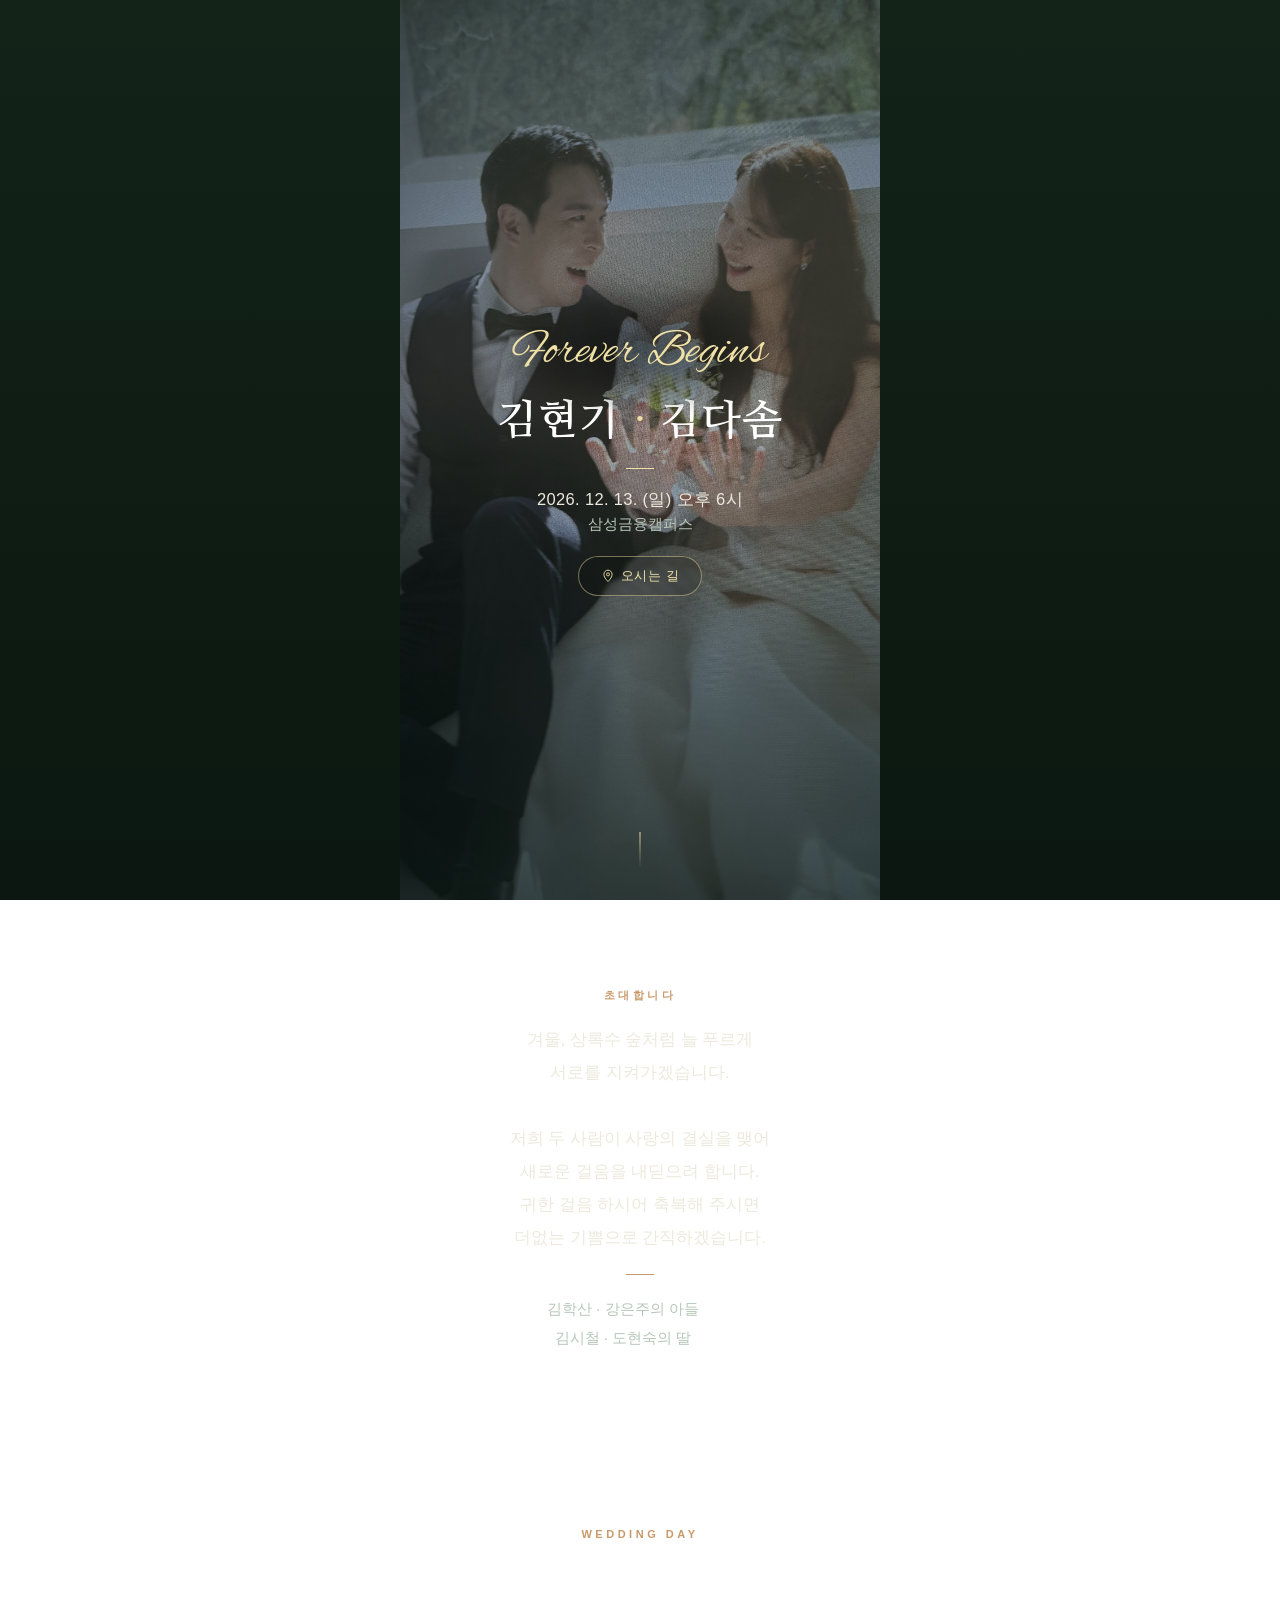
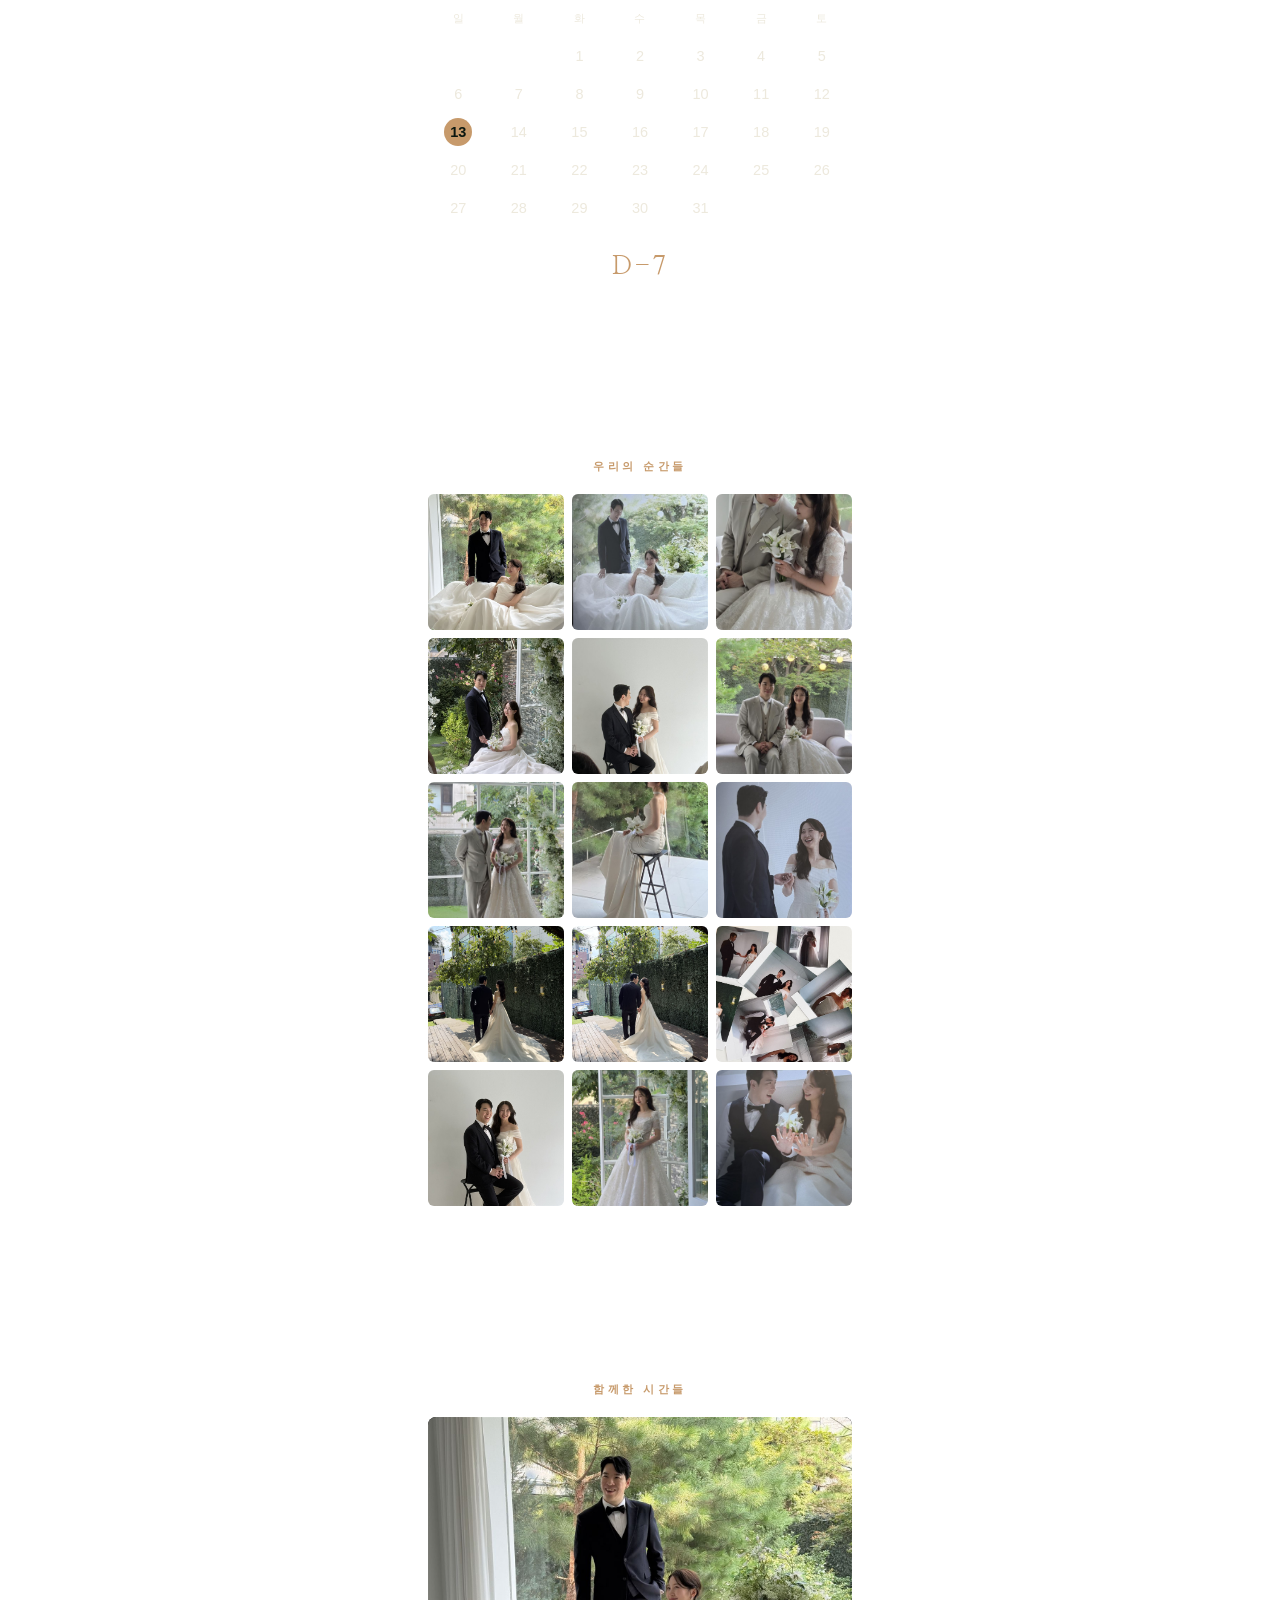
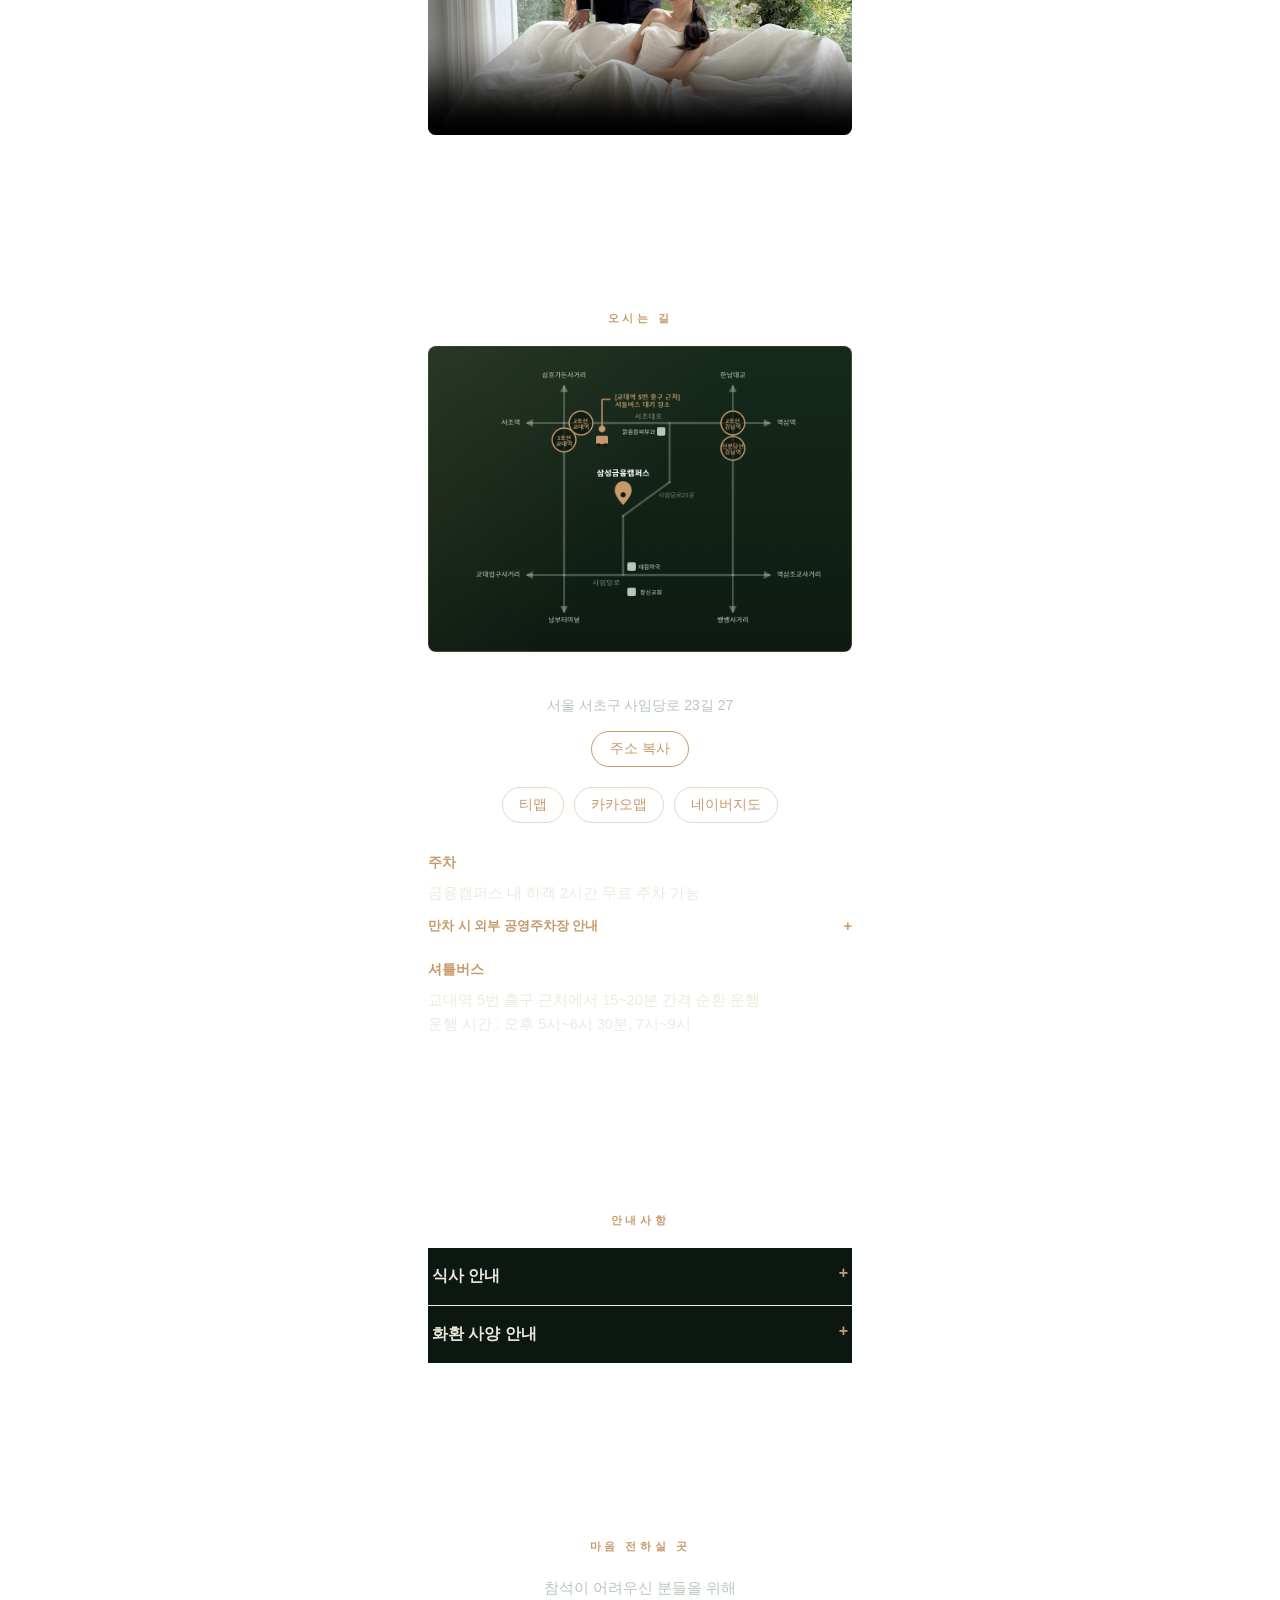
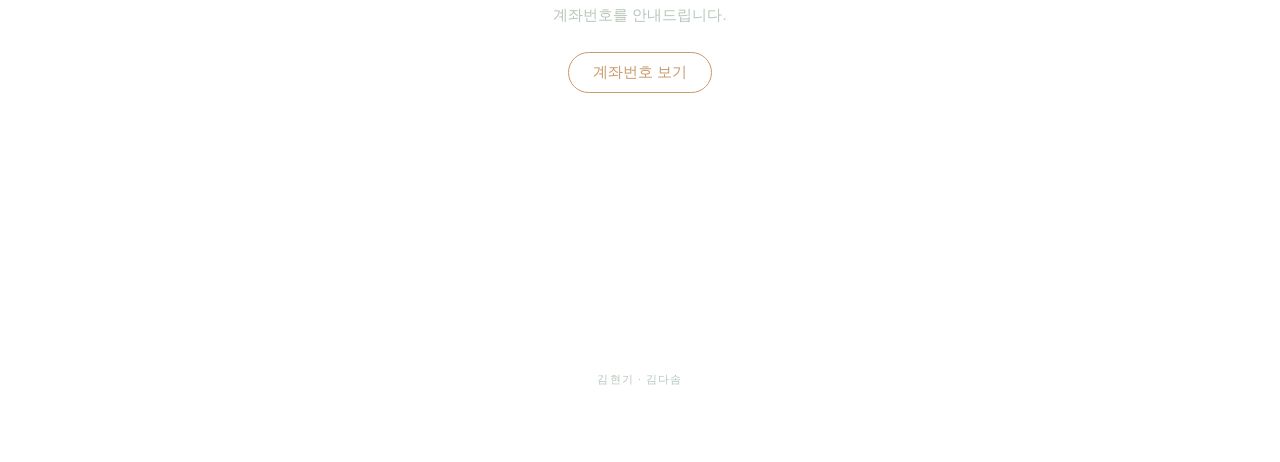
==== commit 324ada8e: "fix comment" ====
--- a/index.html
+++ b/index.html
@@ -121,11 +121,11 @@
               </div>
             </div>
             <div class="parking-alt-item">
-              <p class="parking-alt-name">서초구립문화공영주차장</p>
+              <p class="parking-alt-name">서초 구립 무궁화 공영주차장</p>
               <div class="map-app-links">
-                <a class="map-app-btn" href="tmap://search?name=서초구립문화공영주차장" target="_blank" rel="noopener">티맵</a>
-                <a class="map-app-btn" href="https://map.kakao.com/link/search/서초구립문화공영주차장" target="_blank" rel="noopener">카카오맵</a>
-                <a class="map-app-btn" href="https://map.naver.com/p/search/서초구립문화공영주차장" target="_blank" rel="noopener">네이버지도</a>
+                <a class="map-app-btn" href="tmap://search?name=서초%20구립%20무궁화%20공영주차장" target="_blank" rel="noopener">티맵</a>
+                <a class="map-app-btn" href="https://map.kakao.com/link/search/서초%20구립%20무궁화%20공영주차장" target="_blank" rel="noopener">카카오맵</a>
+                <a class="map-app-btn" href="https://map.naver.com/p/search/서초%20구립%20무궁화%20공영주차장" target="_blank" rel="noopener">네이버지도</a>
               </div>
             </div>
             <div class="parking-alt-item">
@@ -148,7 +148,7 @@
   <div class="info-list">
     <div class="info-item">
       <button class="info-question">식사 안내</button>
-      <div class="info-answer"><p>5시 30분부터 식사 가능합니다. 식사는 예식장 옆 연회장에서 제공됩니다.</p></div>
+      <div class="info-answer"><p>5시 30분부터 식사 가능합니다. 식사는 예식홀 옆 연회장에서 제공됩니다.</p></div>
     </div>
     <div class="info-item">
       <button class="info-question">화환 사양 안내</button>
@@ -171,12 +171,44 @@
         <button class="copy-btn" data-copy="000-0000-0000">복사</button>
         <p class="copy-feedback" data-copy-feedback hidden>복사되었습니다</p>
       </div>
+      <div class="account-row">
+        <div>
+          <p class="account-name">신랑 아버지 김학산</p>
+          <p class="account-number">000은행 000-0000-0000</p>
+        </div>
+        <button class="copy-btn" data-copy="000-0000-0000">복사</button>
+        <p class="copy-feedback" data-copy-feedback hidden>복사되었습니다</p>
+      </div>
+      <div class="account-row">
+        <div>
+          <p class="account-name">신랑 어머니 강은주</p>
+          <p class="account-number">000은행 000-0000-0000</p>
+        </div>
+        <button class="copy-btn" data-copy="000-0000-0000">복사</button>
+        <p class="copy-feedback" data-copy-feedback hidden>복사되었습니다</p>
+      </div>
     </div>
     <div class="account-group">
       <p class="account-group-title">신부측</p>
       <div class="account-row">
         <div>
           <p class="account-name">신부 김다솜</p>
+          <p class="account-number">000은행 000-0000-0000</p>
+        </div>
+        <button class="copy-btn" data-copy="000-0000-0000">복사</button>
+        <p class="copy-feedback" data-copy-feedback hidden>복사되었습니다</p>
+      </div>
+      <div class="account-row">
+        <div>
+          <p class="account-name">신부 아버지 김시철</p>
+          <p class="account-number">000은행 000-0000-0000</p>
+        </div>
+        <button class="copy-btn" data-copy="000-0000-0000">복사</button>
+        <p class="copy-feedback" data-copy-feedback hidden>복사되었습니다</p>
+      </div>
+      <div class="account-row">
+        <div>
+          <p class="account-name">신부 어머니 도현숙</p>
           <p class="account-number">000은행 000-0000-0000</p>
         </div>
         <button class="copy-btn" data-copy="000-0000-0000">복사</button>
--- a/css/style.css
+++ b/css/style.css
@@ -665,6 +665,10 @@
   gap:20px;
 }
 .account-list[hidden]{ display:none; }
+.account-group{
+  display:flex;
+  flex-direction:column;
+}
 .account-group-title{
   font-size:11px;
   letter-spacing:0.2em;
@@ -681,6 +685,9 @@
   border:1px solid rgba(199,154,107,0.2);
   border-radius:8px;
 }
+.account-row + .account-row{
+  margin-top:8px;
+}
 .account-name{
   font-size:15px;
   color:var(--color-ink-bright);
